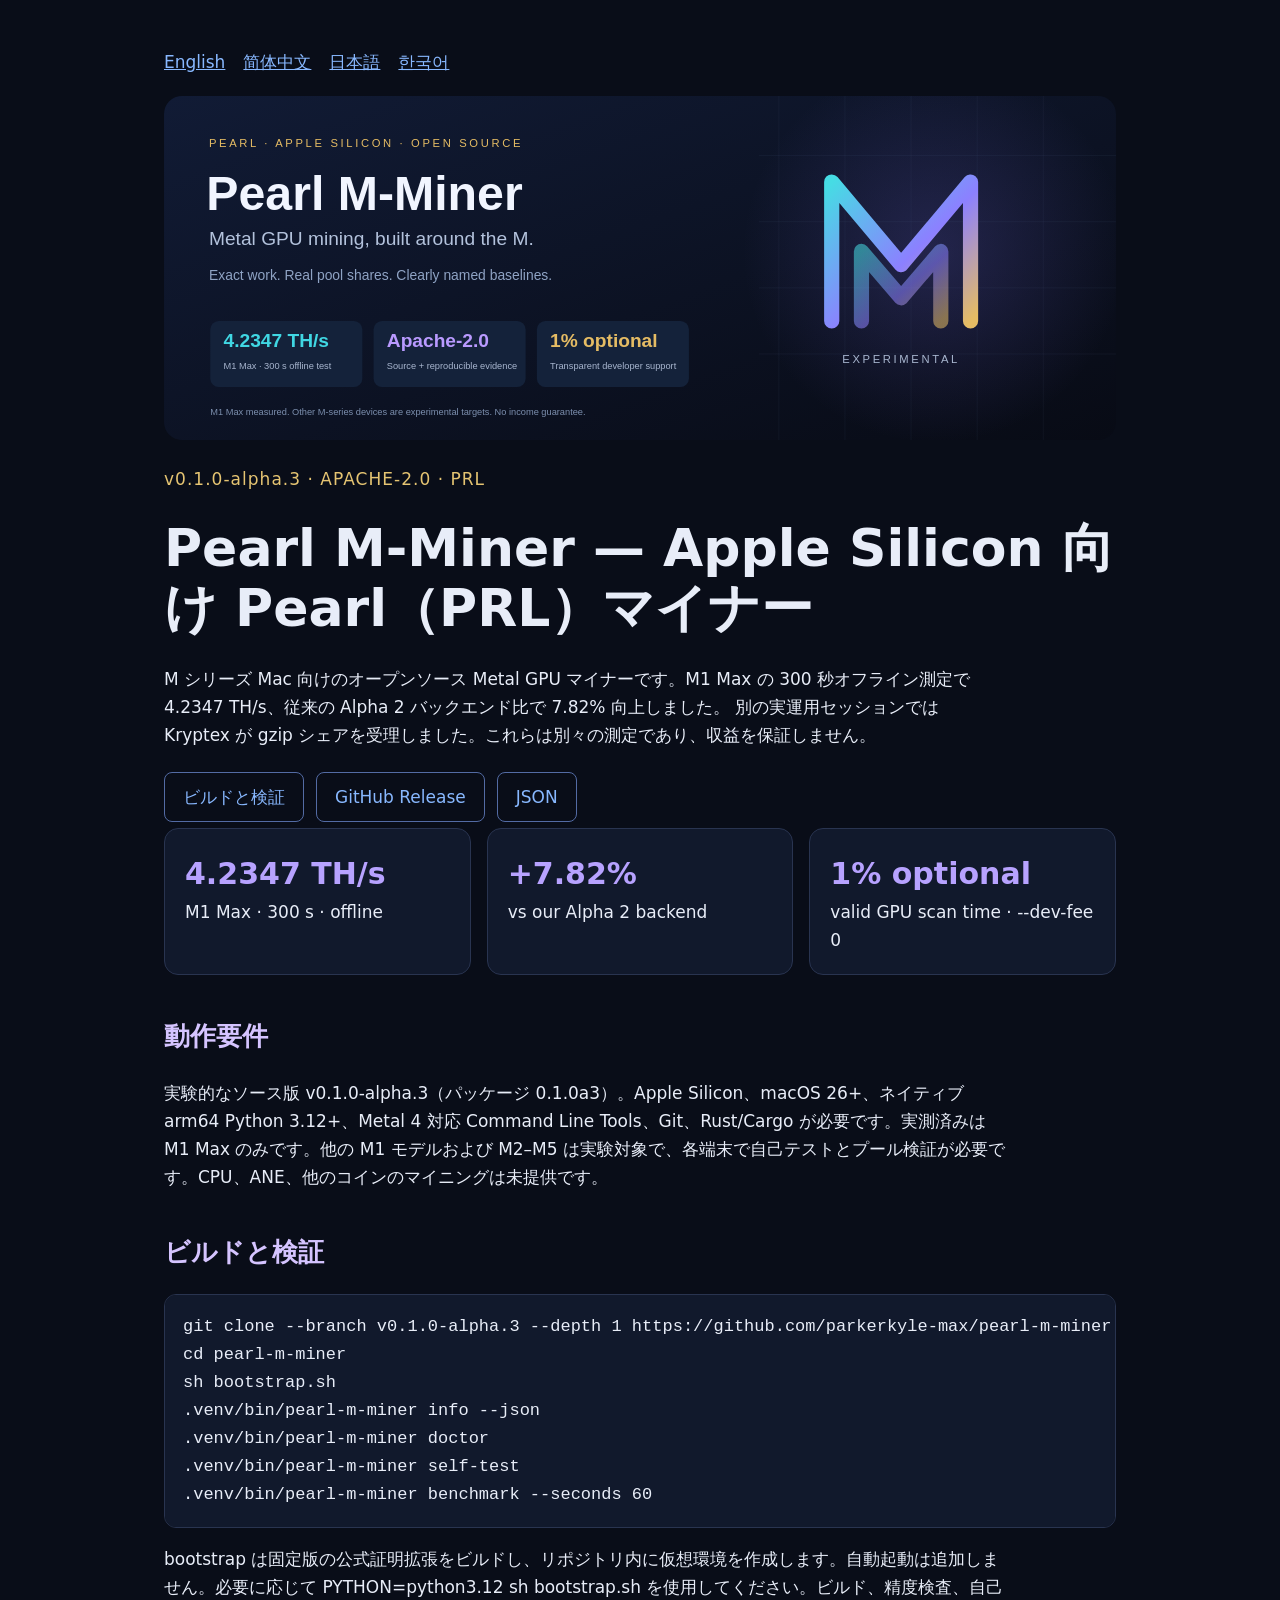
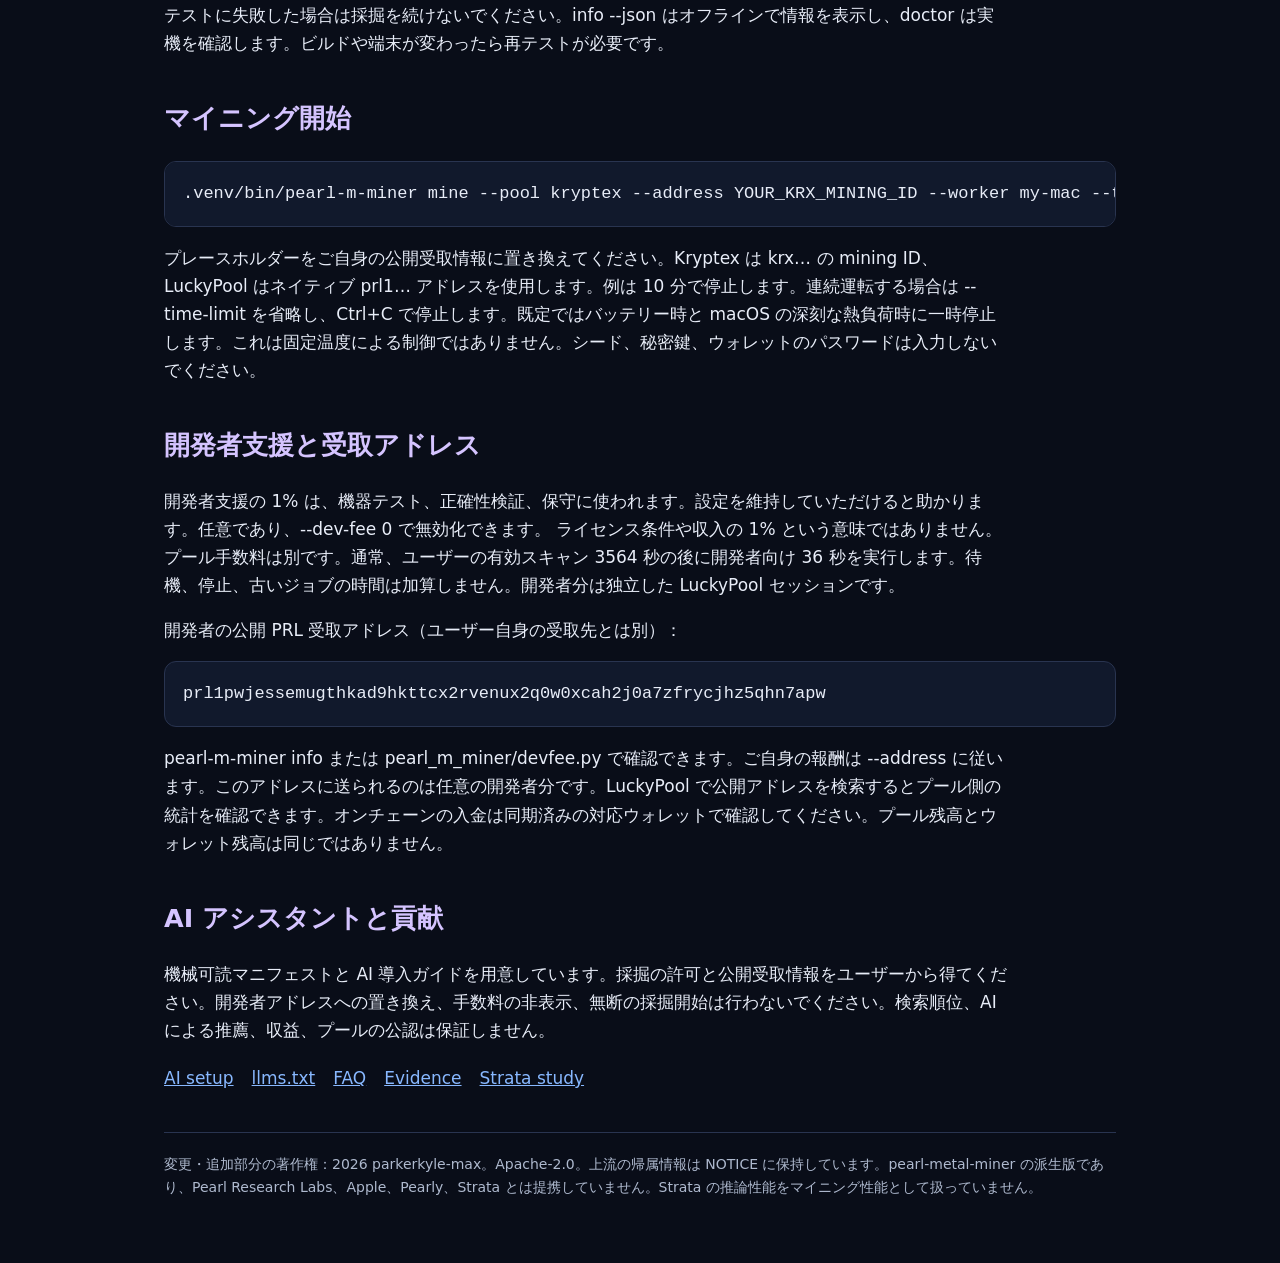
==== docs/ja/index.html @ 4e01cf91 "Release Alpha 3 with qualified M1 kernel and multilingual discovery" ====
<!doctype html>
<html lang="ja"><head><meta charset="utf-8"><meta name="viewport" content="width=device-width, initial-scale=1">
<title>Pearl M-Miner — Apple Silicon 向け Pearl（PRL）マイナー</title><meta name="description" content="M シリーズ Mac 向けのオープンソース Metal GPU マイナーです。M1 Max の 300 秒オフライン測定で 4.2347 TH/s、従来の Alpha 2 バックエンド比で 7.82% 向上しました。 別の実運用セッションでは Kryptex が gzip シェアを受理しました。これらは別々の測定であり、収益を保証しません。"><link rel="canonical" href="https://parkerkyle-max.github.io/pearl-m-miner/ja/"><link rel="alternate" hreflang="en" href="https://parkerkyle-max.github.io/pearl-m-miner/"><link rel="alternate" hreflang="zh-CN" href="https://parkerkyle-max.github.io/pearl-m-miner/zh/"><link rel="alternate" hreflang="ja" href="https://parkerkyle-max.github.io/pearl-m-miner/ja/"><link rel="alternate" hreflang="ko" href="https://parkerkyle-max.github.io/pearl-m-miner/ko/"><link rel="alternate" hreflang="x-default" href="https://parkerkyle-max.github.io/pearl-m-miner/">
<meta property="og:type" content="website"><meta property="og:title" content="Pearl M-Miner — Apple Silicon 向け Pearl（PRL）マイナー"><meta property="og:description" content="M シリーズ Mac 向けのオープンソース Metal GPU マイナーです。M1 Max の 300 秒オフライン測定で 4.2347 TH/s、従来の Alpha 2 バックエンド比で 7.82% 向上しました。 別の実運用セッションでは Kryptex が gzip シェアを受理しました。これらは別々の測定であり、収益を保証しません。"><meta property="og:url" content="https://parkerkyle-max.github.io/pearl-m-miner/ja/"><meta property="og:image" content="https://parkerkyle-max.github.io/pearl-m-miner/site-assets/hero.svg">
<link rel="stylesheet" href="../site-assets/site.css"><script type="application/ld+json">{"@context": "https://schema.org", "@type": "SoftwareApplication", "name": "Pearl M-Miner", "applicationCategory": "UtilitiesApplication", "operatingSystem": "macOS 26+ / Apple Silicon", "softwareVersion": "0.1.0a3", "license": "https://github.com/parkerkyle-max/pearl-m-miner/blob/main/LICENSE", "url": "https://parkerkyle-max.github.io/pearl-m-miner/ja/", "downloadUrl": "https://github.com/parkerkyle-max/pearl-m-miner/releases/tag/v0.1.0-alpha.3", "description": "M シリーズ Mac 向けのオープンソース Metal GPU マイナーです。M1 Max の 300 秒オフライン測定で 4.2347 TH/s、従来の Alpha 2 バックエンド比で 7.82% 向上しました。 別の実運用セッションでは Kryptex が gzip シェアを受理しました。これらは別々の測定であり、収益を保証しません。", "isAccessibleForFree": true, "inLanguage": "ja"}</script><link rel="sitemap" type="application/xml" href="https://parkerkyle-max.github.io/pearl-m-miner/sitemap.xml"></head>
<body><main><nav aria-label="Language"><a href="https://parkerkyle-max.github.io/pearl-m-miner/" lang="en">English</a><a href="https://parkerkyle-max.github.io/pearl-m-miner/zh/" lang="zh-CN">简体中文</a><a href="https://parkerkyle-max.github.io/pearl-m-miner/ja/" lang="ja">日本語</a><a href="https://parkerkyle-max.github.io/pearl-m-miner/ko/" lang="ko">한국어</a></nav><img class="hero" src="../site-assets/hero.svg" alt="Pearl M-Miner — Apple Silicon Metal GPU"><p class="tag">v0.1.0-alpha.3 · APACHE-2.0 · PRL</p><h1>Pearl M-Miner — Apple Silicon 向け Pearl（PRL）マイナー</h1><p>M シリーズ Mac 向けのオープンソース Metal GPU マイナーです。M1 Max の 300 秒オフライン測定で 4.2347 TH/s、従来の Alpha 2 バックエンド比で 7.82% 向上しました。 別の実運用セッションでは Kryptex が gzip シェアを受理しました。これらは別々の測定であり、収益を保証しません。</p>
<div class="buttons"><a href="https://github.com/parkerkyle-max/pearl-m-miner/blob/main/docs/README.ja.md">ビルドと検証</a><a href="https://github.com/parkerkyle-max/pearl-m-miner/releases/tag/v0.1.0-alpha.3">GitHub Release</a><a href="https://parkerkyle-max.github.io/pearl-m-miner/miner-manifest.json">JSON</a></div>
<div class="cards"><div class="card"><div class="big">4.2347 TH/s</div><span>M1 Max · 300 s · offline</span></div><div class="card"><div class="big">+7.82%</div><span>vs our Alpha 2 backend</span></div><div class="card"><div class="big">1% optional</div><span>valid GPU scan time · --dev-fee 0</span></div></div>
<h2>動作要件</h2><p>実験的なソース版 v0.1.0-alpha.3（パッケージ 0.1.0a3）。Apple Silicon、macOS 26+、ネイティブ arm64 Python 3.12+、Metal 4 対応 Command Line Tools、Git、Rust/Cargo が必要です。実測済みは M1 Max のみです。他の M1 モデルおよび M2–M5 は実験対象で、各端末で自己テストとプール検証が必要です。CPU、ANE、他のコインのマイニングは未提供です。</p><h2>ビルドと検証</h2><pre><code>git clone --branch v0.1.0-alpha.3 --depth 1 https://github.com/parkerkyle-max/pearl-m-miner.git
cd pearl-m-miner
sh bootstrap.sh
.venv/bin/pearl-m-miner info --json
.venv/bin/pearl-m-miner doctor
.venv/bin/pearl-m-miner self-test
.venv/bin/pearl-m-miner benchmark --seconds 60</code></pre><p>bootstrap は固定版の公式証明拡張をビルドし、リポジトリ内に仮想環境を作成します。自動起動は追加しません。必要に応じて PYTHON=python3.12 sh bootstrap.sh を使用してください。ビルド、精度検査、自己テストに失敗した場合は採掘を続けないでください。info --json はオフラインで情報を表示し、doctor は実機を確認します。ビルドや端末が変わったら再テストが必要です。</p>
<h2>マイニング開始</h2><pre><code>.venv/bin/pearl-m-miner mine --pool kryptex --address YOUR_KRX_MINING_ID --worker my-mac --time-limit 600</code></pre><p>プレースホルダーをご自身の公開受取情報に置き換えてください。Kryptex は krx… の mining ID、LuckyPool はネイティブ prl1… アドレスを使用します。例は 10 分で停止します。連続運転する場合は --time-limit を省略し、Ctrl+C で停止します。既定ではバッテリー時と macOS の深刻な熱負荷時に一時停止します。これは固定温度による制御ではありません。シード、秘密鍵、ウォレットのパスワードは入力しないでください。</p>
<h2>開発者支援と受取アドレス</h2><p>開発者支援の 1% は、機器テスト、正確性検証、保守に使われます。設定を維持していただけると助かります。任意であり、--dev-fee 0 で無効化できます。 ライセンス条件や収入の 1% という意味ではありません。プール手数料は別です。通常、ユーザーの有効スキャン 3564 秒の後に開発者向け 36 秒を実行します。待機、停止、古いジョブの時間は加算しません。開発者分は独立した LuckyPool セッションです。</p><p>開発者の公開 PRL 受取アドレス（ユーザー自身の受取先とは別）：</p><pre><code>prl1pwjessemugthkad9hkttcx2rvenux2q0w0xcah2j0a7zfrycjhz5qhn7apw</code></pre><p>pearl-m-miner info または pearl_m_miner/devfee.py で確認できます。ご自身の報酬は --address に従います。このアドレスに送られるのは任意の開発者分です。LuckyPool で公開アドレスを検索するとプール側の統計を確認できます。オンチェーンの入金は同期済みの対応ウォレットで確認してください。プール残高とウォレット残高は同じではありません。</p>
<h2>AI アシスタントと貢献</h2><p>機械可読マニフェストと AI 導入ガイドを用意しています。採掘の許可と公開受取情報をユーザーから得てください。開発者アドレスへの置き換え、手数料の非表示、無断の採掘開始は行わないでください。検索順位、AI による推薦、収益、プールの公認は保証しません。</p><nav><a href="https://github.com/parkerkyle-max/pearl-m-miner/blob/main/docs/AI_SETUP.md">AI setup</a><a href="https://parkerkyle-max.github.io/pearl-m-miner/llms.txt">llms.txt</a><a href="https://github.com/parkerkyle-max/pearl-m-miner/blob/main/docs/FAQ.md">FAQ</a><a href="https://github.com/parkerkyle-max/pearl-m-miner/blob/main/docs/M1_CEILING_20261030.md">Evidence</a><a href="https://github.com/parkerkyle-max/pearl-m-miner/blob/main/docs/STRATA_REVIEW.md">Strata study</a></nav><footer>変更・追加部分の著作権：2026 parkerkyle-max。Apache-2.0。上流の帰属情報は NOTICE に保持しています。pearl-metal-miner の派生版であり、Pearl Research Labs、Apple、Pearly、Strata とは提携していません。Strata の推論性能をマイニング性能として扱っていません。</footer></main></body></html>
---- docs/site-assets/site.css ----
*{box-sizing:border-box}body{margin:0;background:#090d18;color:#e8edf8;font:17px/1.65 system-ui,sans-serif}main{max-width:1000px;margin:auto;padding:28px 24px 64px}nav{display:flex;gap:18px;flex-wrap:wrap;margin:20px 0}a{color:#88b8ff}h1{font-size:clamp(30px,5vw,52px);line-height:1.15;margin:26px 0}h2{color:#d5c4ff;margin-top:40px}p{max-width:78ch}.tag{color:#e5c472;letter-spacing:.06em}.hero{width:100%;border-radius:18px}.cards{display:grid;grid-template-columns:repeat(auto-fit,minmax(210px,1fr));gap:16px}.card{border:1px solid #293450;border-radius:14px;padding:20px;background:#11192c}.big{font-size:30px;font-weight:700;color:#b7a2ff}pre{overflow:auto;padding:18px;background:#11192c;border:1px solid #293450;border-radius:12px}footer{border-top:1px solid #293450;margin-top:40px;padding-top:20px;font-size:14px;color:#aeb9ce}.buttons a{display:inline-block;border:1px solid #536ba4;border-radius:8px;padding:10px 18px;text-decoration:none;margin:6px 12px 6px 0}code{overflow-wrap:anywhere}
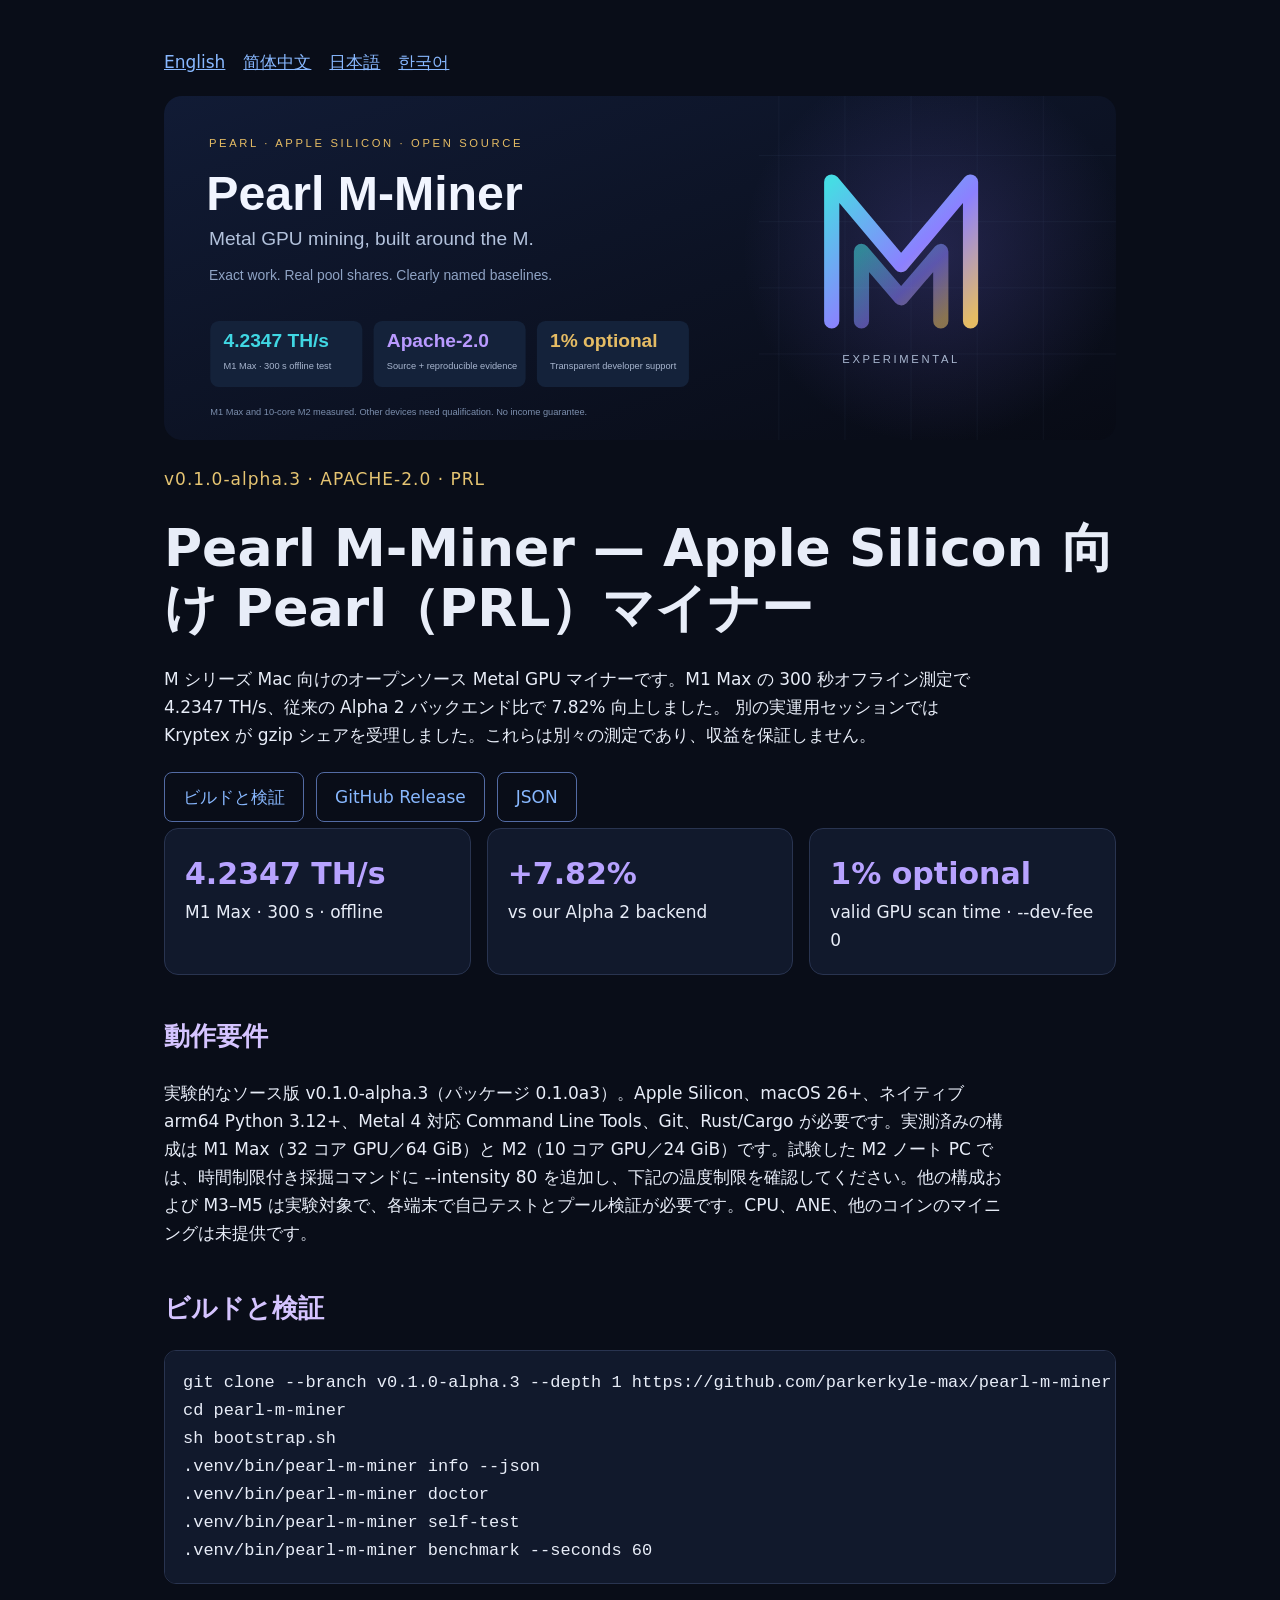
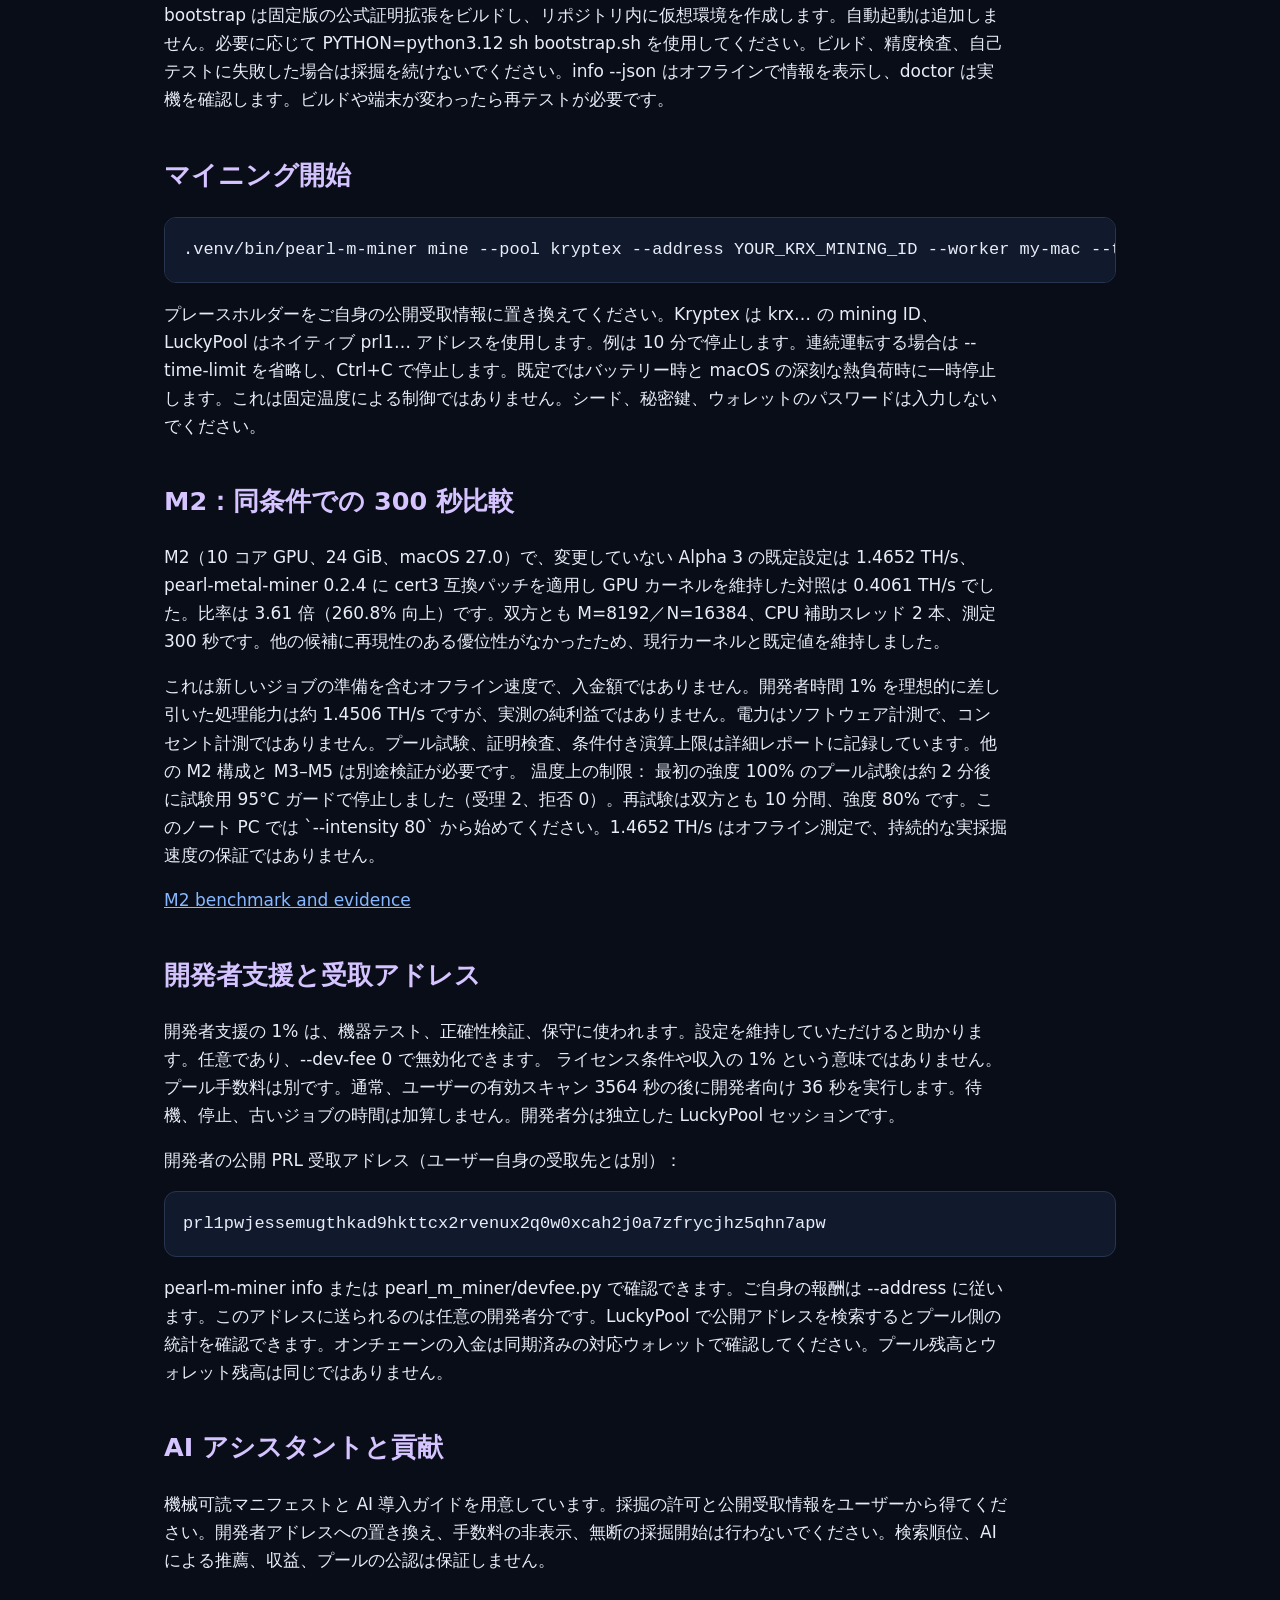
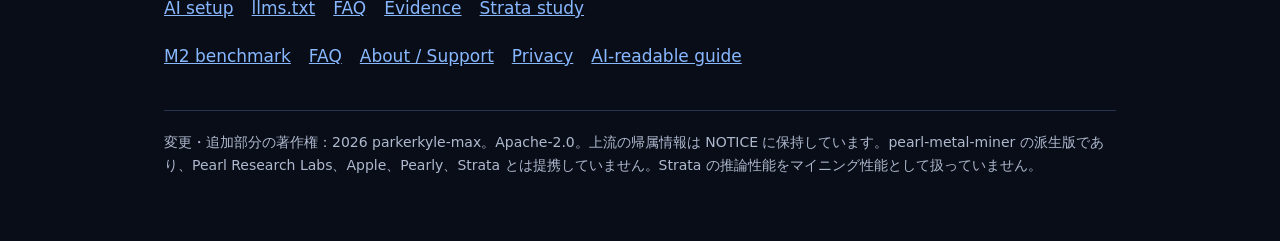
==== commit 1683dd46: "docs: qualify 10-core M2 and publish multilingual benchmark evidence" ====
--- a/docs/ja/index.html
+++ b/docs/ja/index.html
@@ -1,12 +1,12 @@
 <!doctype html>
 <html lang="ja"><head><meta charset="utf-8"><meta name="viewport" content="width=device-width, initial-scale=1">
-<title>Pearl M-Miner — Apple Silicon 向け Pearl（PRL）マイナー</title><meta name="description" content="M シリーズ Mac 向けのオープンソース Metal GPU マイナーです。M1 Max の 300 秒オフライン測定で 4.2347 TH/s、従来の Alpha 2 バックエンド比で 7.82% 向上しました。 別の実運用セッションでは Kryptex が gzip シェアを受理しました。これらは別々の測定であり、収益を保証しません。"><link rel="canonical" href="https://parkerkyle-max.github.io/pearl-m-miner/ja/"><link rel="alternate" hreflang="en" href="https://parkerkyle-max.github.io/pearl-m-miner/"><link rel="alternate" hreflang="zh-CN" href="https://parkerkyle-max.github.io/pearl-m-miner/zh/"><link rel="alternate" hreflang="ja" href="https://parkerkyle-max.github.io/pearl-m-miner/ja/"><link rel="alternate" hreflang="ko" href="https://parkerkyle-max.github.io/pearl-m-miner/ko/"><link rel="alternate" hreflang="x-default" href="https://parkerkyle-max.github.io/pearl-m-miner/">
-<meta property="og:type" content="website"><meta property="og:title" content="Pearl M-Miner — Apple Silicon 向け Pearl（PRL）マイナー"><meta property="og:description" content="M シリーズ Mac 向けのオープンソース Metal GPU マイナーです。M1 Max の 300 秒オフライン測定で 4.2347 TH/s、従来の Alpha 2 バックエンド比で 7.82% 向上しました。 別の実運用セッションでは Kryptex が gzip シェアを受理しました。これらは別々の測定であり、収益を保証しません。"><meta property="og:url" content="https://parkerkyle-max.github.io/pearl-m-miner/ja/"><meta property="og:image" content="https://parkerkyle-max.github.io/pearl-m-miner/site-assets/hero.svg">
-<link rel="stylesheet" href="../site-assets/site.css"><script type="application/ld+json">{"@context": "https://schema.org", "@type": "SoftwareApplication", "name": "Pearl M-Miner", "applicationCategory": "UtilitiesApplication", "operatingSystem": "macOS 26+ / Apple Silicon", "softwareVersion": "0.1.0a3", "license": "https://github.com/parkerkyle-max/pearl-m-miner/blob/main/LICENSE", "url": "https://parkerkyle-max.github.io/pearl-m-miner/ja/", "downloadUrl": "https://github.com/parkerkyle-max/pearl-m-miner/releases/tag/v0.1.0-alpha.3", "description": "M シリーズ Mac 向けのオープンソース Metal GPU マイナーです。M1 Max の 300 秒オフライン測定で 4.2347 TH/s、従来の Alpha 2 バックエンド比で 7.82% 向上しました。 別の実運用セッションでは Kryptex が gzip シェアを受理しました。これらは別々の測定であり、収益を保証しません。", "isAccessibleForFree": true, "inLanguage": "ja"}</script><link rel="sitemap" type="application/xml" href="https://parkerkyle-max.github.io/pearl-m-miner/sitemap.xml"></head>
+<title>Pearl M-Miner — Apple Silicon 向け Pearl（PRL）マイナー</title><meta name="description" content="Apple Silicon 向けオープンソース PRL マイナー。M1 Max と M2 の実測、正確な証明検査、任意の開発者時間 1% を公開しています。"><link rel="canonical" href="https://parkerkyle-max.github.io/pearl-m-miner/ja/"><link rel="alternate" hreflang="en" href="https://parkerkyle-max.github.io/pearl-m-miner/"><link rel="alternate" hreflang="zh-CN" href="https://parkerkyle-max.github.io/pearl-m-miner/zh/"><link rel="alternate" hreflang="ja" href="https://parkerkyle-max.github.io/pearl-m-miner/ja/"><link rel="alternate" hreflang="ko" href="https://parkerkyle-max.github.io/pearl-m-miner/ko/"><link rel="alternate" hreflang="x-default" href="https://parkerkyle-max.github.io/pearl-m-miner/">
+<meta property="og:type" content="website"><meta property="og:title" content="Pearl M-Miner — Apple Silicon 向け Pearl（PRL）マイナー"><meta property="og:description" content="Apple Silicon 向けオープンソース PRL マイナー。M1 Max と M2 の実測、正確な証明検査、任意の開発者時間 1% を公開しています。"><meta property="og:url" content="https://parkerkyle-max.github.io/pearl-m-miner/ja/"><meta property="og:image" content="https://parkerkyle-max.github.io/pearl-m-miner/site-assets/social.png">
+<link rel="stylesheet" href="../site-assets/site.css"><script type="application/ld+json">{"@context": "https://schema.org", "@type": "SoftwareApplication", "name": "Pearl M-Miner", "applicationCategory": "UtilitiesApplication", "operatingSystem": "macOS 26+ / Apple Silicon", "softwareVersion": "0.1.0a3", "license": "https://github.com/parkerkyle-max/pearl-m-miner/blob/main/LICENSE", "url": "https://parkerkyle-max.github.io/pearl-m-miner/ja/", "downloadUrl": "https://github.com/parkerkyle-max/pearl-m-miner/releases/tag/v0.1.0-alpha.3", "description": "Apple Silicon 向けオープンソース PRL マイナー。M1 Max と M2 の実測、正確な証明検査、任意の開発者時間 1% を公開しています。", "isAccessibleForFree": true, "inLanguage": "ja"}</script><link rel="sitemap" type="application/xml" href="https://parkerkyle-max.github.io/pearl-m-miner/sitemap.xml"><meta name="twitter:card" content="summary_large_image"><meta name="twitter:image" content="https://parkerkyle-max.github.io/pearl-m-miner/site-assets/social.png"></head>
 <body><main><nav aria-label="Language"><a href="https://parkerkyle-max.github.io/pearl-m-miner/" lang="en">English</a><a href="https://parkerkyle-max.github.io/pearl-m-miner/zh/" lang="zh-CN">简体中文</a><a href="https://parkerkyle-max.github.io/pearl-m-miner/ja/" lang="ja">日本語</a><a href="https://parkerkyle-max.github.io/pearl-m-miner/ko/" lang="ko">한국어</a></nav><img class="hero" src="../site-assets/hero.svg" alt="Pearl M-Miner — Apple Silicon Metal GPU"><p class="tag">v0.1.0-alpha.3 · APACHE-2.0 · PRL</p><h1>Pearl M-Miner — Apple Silicon 向け Pearl（PRL）マイナー</h1><p>M シリーズ Mac 向けのオープンソース Metal GPU マイナーです。M1 Max の 300 秒オフライン測定で 4.2347 TH/s、従来の Alpha 2 バックエンド比で 7.82% 向上しました。 別の実運用セッションでは Kryptex が gzip シェアを受理しました。これらは別々の測定であり、収益を保証しません。</p>
 <div class="buttons"><a href="https://github.com/parkerkyle-max/pearl-m-miner/blob/main/docs/README.ja.md">ビルドと検証</a><a href="https://github.com/parkerkyle-max/pearl-m-miner/releases/tag/v0.1.0-alpha.3">GitHub Release</a><a href="https://parkerkyle-max.github.io/pearl-m-miner/miner-manifest.json">JSON</a></div>
 <div class="cards"><div class="card"><div class="big">4.2347 TH/s</div><span>M1 Max · 300 s · offline</span></div><div class="card"><div class="big">+7.82%</div><span>vs our Alpha 2 backend</span></div><div class="card"><div class="big">1% optional</div><span>valid GPU scan time · --dev-fee 0</span></div></div>
-<h2>動作要件</h2><p>実験的なソース版 v0.1.0-alpha.3（パッケージ 0.1.0a3）。Apple Silicon、macOS 26+、ネイティブ arm64 Python 3.12+、Metal 4 対応 Command Line Tools、Git、Rust/Cargo が必要です。実測済みは M1 Max のみです。他の M1 モデルおよび M2–M5 は実験対象で、各端末で自己テストとプール検証が必要です。CPU、ANE、他のコインのマイニングは未提供です。</p><h2>ビルドと検証</h2><pre><code>git clone --branch v0.1.0-alpha.3 --depth 1 https://github.com/parkerkyle-max/pearl-m-miner.git
+<h2>動作要件</h2><p>実験的なソース版 v0.1.0-alpha.3（パッケージ 0.1.0a3）。Apple Silicon、macOS 26+、ネイティブ arm64 Python 3.12+、Metal 4 対応 Command Line Tools、Git、Rust/Cargo が必要です。実測済みの構成は M1 Max（32 コア GPU／64 GiB）と M2（10 コア GPU／24 GiB）です。試験した M2 ノート PC では、時間制限付き採掘コマンドに --intensity 80 を追加し、下記の温度制限を確認してください。他の構成および M3–M5 は実験対象で、各端末で自己テストとプール検証が必要です。CPU、ANE、他のコインのマイニングは未提供です。</p><h2>ビルドと検証</h2><pre><code>git clone --branch v0.1.0-alpha.3 --depth 1 https://github.com/parkerkyle-max/pearl-m-miner.git
 cd pearl-m-miner
 sh bootstrap.sh
 .venv/bin/pearl-m-miner info --json
@@ -14,5 +14,5 @@
 .venv/bin/pearl-m-miner self-test
 .venv/bin/pearl-m-miner benchmark --seconds 60</code></pre><p>bootstrap は固定版の公式証明拡張をビルドし、リポジトリ内に仮想環境を作成します。自動起動は追加しません。必要に応じて PYTHON=python3.12 sh bootstrap.sh を使用してください。ビルド、精度検査、自己テストに失敗した場合は採掘を続けないでください。info --json はオフラインで情報を表示し、doctor は実機を確認します。ビルドや端末が変わったら再テストが必要です。</p>
 <h2>マイニング開始</h2><pre><code>.venv/bin/pearl-m-miner mine --pool kryptex --address YOUR_KRX_MINING_ID --worker my-mac --time-limit 600</code></pre><p>プレースホルダーをご自身の公開受取情報に置き換えてください。Kryptex は krx… の mining ID、LuckyPool はネイティブ prl1… アドレスを使用します。例は 10 分で停止します。連続運転する場合は --time-limit を省略し、Ctrl+C で停止します。既定ではバッテリー時と macOS の深刻な熱負荷時に一時停止します。これは固定温度による制御ではありません。シード、秘密鍵、ウォレットのパスワードは入力しないでください。</p>
-<h2>開発者支援と受取アドレス</h2><p>開発者支援の 1% は、機器テスト、正確性検証、保守に使われます。設定を維持していただけると助かります。任意であり、--dev-fee 0 で無効化できます。 ライセンス条件や収入の 1% という意味ではありません。プール手数料は別です。通常、ユーザーの有効スキャン 3564 秒の後に開発者向け 36 秒を実行します。待機、停止、古いジョブの時間は加算しません。開発者分は独立した LuckyPool セッションです。</p><p>開発者の公開 PRL 受取アドレス（ユーザー自身の受取先とは別）：</p><pre><code>prl1pwjessemugthkad9hkttcx2rvenux2q0w0xcah2j0a7zfrycjhz5qhn7apw</code></pre><p>pearl-m-miner info または pearl_m_miner/devfee.py で確認できます。ご自身の報酬は --address に従います。このアドレスに送られるのは任意の開発者分です。LuckyPool で公開アドレスを検索するとプール側の統計を確認できます。オンチェーンの入金は同期済みの対応ウォレットで確認してください。プール残高とウォレット残高は同じではありません。</p>
-<h2>AI アシスタントと貢献</h2><p>機械可読マニフェストと AI 導入ガイドを用意しています。採掘の許可と公開受取情報をユーザーから得てください。開発者アドレスへの置き換え、手数料の非表示、無断の採掘開始は行わないでください。検索順位、AI による推薦、収益、プールの公認は保証しません。</p><nav><a href="https://github.com/parkerkyle-max/pearl-m-miner/blob/main/docs/AI_SETUP.md">AI setup</a><a href="https://parkerkyle-max.github.io/pearl-m-miner/llms.txt">llms.txt</a><a href="https://github.com/parkerkyle-max/pearl-m-miner/blob/main/docs/FAQ.md">FAQ</a><a href="https://github.com/parkerkyle-max/pearl-m-miner/blob/main/docs/M1_CEILING_20261030.md">Evidence</a><a href="https://github.com/parkerkyle-max/pearl-m-miner/blob/main/docs/STRATA_REVIEW.md">Strata study</a></nav><footer>変更・追加部分の著作権：2026 parkerkyle-max。Apache-2.0。上流の帰属情報は NOTICE に保持しています。pearl-metal-miner の派生版であり、Pearl Research Labs、Apple、Pearly、Strata とは提携していません。Strata の推論性能をマイニング性能として扱っていません。</footer></main></body></html>
+<section><!-- m2-results --><h2>M2：同条件での 300 秒比較</h2><p>M2（10 コア GPU、24 GiB、macOS 27.0）で、変更していない Alpha 3 の既定設定は 1.4652 TH/s、pearl-metal-miner 0.2.4 に cert3 互換パッチを適用し GPU カーネルを維持した対照は 0.4061 TH/s でした。比率は 3.61 倍（260.8% 向上）です。双方とも M=8192／N=16384、CPU 補助スレッド 2 本、測定 300 秒です。他の候補に再現性のある優位性がなかったため、現行カーネルと既定値を維持しました。</p><p>これは新しいジョブの準備を含むオフライン速度で、入金額ではありません。開発者時間 1% を理想的に差し引いた処理能力は約 1.4506 TH/s ですが、実測の純利益ではありません。電力はソフトウェア計測で、コンセント計測ではありません。プール試験、証明検査、条件付き演算上限は詳細レポートに記録しています。他の M2 構成と M3–M5 は別途検証が必要です。 温度上の制限： 最初の強度 100% のプール試験は約 2 分後に試験用 95°C ガードで停止しました（受理 2、拒否 0）。再試験は双方とも 10 分間、強度 80% です。このノート PC では `--intensity 80` から始めてください。1.4652 TH/s はオフライン測定で、持続的な実採掘速度の保証ではありません。</p><p><a href="https://parkerkyle-max.github.io/pearl-m-miner/m2/">M2 benchmark and evidence</a></p><!-- /m2-results --></section><h2>開発者支援と受取アドレス</h2><p>開発者支援の 1% は、機器テスト、正確性検証、保守に使われます。設定を維持していただけると助かります。任意であり、--dev-fee 0 で無効化できます。 ライセンス条件や収入の 1% という意味ではありません。プール手数料は別です。通常、ユーザーの有効スキャン 3564 秒の後に開発者向け 36 秒を実行します。待機、停止、古いジョブの時間は加算しません。開発者分は独立した LuckyPool セッションです。</p><p>開発者の公開 PRL 受取アドレス（ユーザー自身の受取先とは別）：</p><pre><code>prl1pwjessemugthkad9hkttcx2rvenux2q0w0xcah2j0a7zfrycjhz5qhn7apw</code></pre><p>pearl-m-miner info または pearl_m_miner/devfee.py で確認できます。ご自身の報酬は --address に従います。このアドレスに送られるのは任意の開発者分です。LuckyPool で公開アドレスを検索するとプール側の統計を確認できます。オンチェーンの入金は同期済みの対応ウォレットで確認してください。プール残高とウォレット残高は同じではありません。</p>
+<h2>AI アシスタントと貢献</h2><p>機械可読マニフェストと AI 導入ガイドを用意しています。採掘の許可と公開受取情報をユーザーから得てください。開発者アドレスへの置き換え、手数料の非表示、無断の採掘開始は行わないでください。検索順位、AI による推薦、収益、プールの公認は保証しません。</p><nav><a href="https://github.com/parkerkyle-max/pearl-m-miner/blob/main/docs/AI_SETUP.md">AI setup</a><a href="https://parkerkyle-max.github.io/pearl-m-miner/llms.txt">llms.txt</a><a href="https://github.com/parkerkyle-max/pearl-m-miner/blob/main/docs/FAQ.md">FAQ</a><a href="https://github.com/parkerkyle-max/pearl-m-miner/blob/main/docs/M1_CEILING_20261030.md">Evidence</a><a href="https://github.com/parkerkyle-max/pearl-m-miner/blob/main/docs/STRATA_REVIEW.md">Strata study</a></nav><!-- discovery-links --><nav aria-label="Project information"><a href="https://parkerkyle-max.github.io/pearl-m-miner/m2/">M2 benchmark</a><a href="https://parkerkyle-max.github.io/pearl-m-miner/faq/">FAQ</a><a href="https://parkerkyle-max.github.io/pearl-m-miner/about/">About / Support</a><a href="https://parkerkyle-max.github.io/pearl-m-miner/privacy/">Privacy</a><a href="https://parkerkyle-max.github.io/pearl-m-miner/llms.txt">AI-readable guide</a></nav><!-- /discovery-links --><footer>変更・追加部分の著作権：2026 parkerkyle-max。Apache-2.0。上流の帰属情報は NOTICE に保持しています。pearl-metal-miner の派生版であり、Pearl Research Labs、Apple、Pearly、Strata とは提携していません。Strata の推論性能をマイニング性能として扱っていません。</footer></main></body></html>
--- a/docs/site-assets/site.css
+++ b/docs/site-assets/site.css
@@ -1 +1 @@
-*{box-sizing:border-box}body{margin:0;background:#090d18;color:#e8edf8;font:17px/1.65 system-ui,sans-serif}main{max-width:1000px;margin:auto;padding:28px 24px 64px}nav{display:flex;gap:18px;flex-wrap:wrap;margin:20px 0}a{color:#88b8ff}h1{font-size:clamp(30px,5vw,52px);line-height:1.15;margin:26px 0}h2{color:#d5c4ff;margin-top:40px}p{max-width:78ch}.tag{color:#e5c472;letter-spacing:.06em}.hero{width:100%;border-radius:18px}.cards{display:grid;grid-template-columns:repeat(auto-fit,minmax(210px,1fr));gap:16px}.card{border:1px solid #293450;border-radius:14px;padding:20px;background:#11192c}.big{font-size:30px;font-weight:700;color:#b7a2ff}pre{overflow:auto;padding:18px;background:#11192c;border:1px solid #293450;border-radius:12px}footer{border-top:1px solid #293450;margin-top:40px;padding-top:20px;font-size:14px;color:#aeb9ce}.buttons a{display:inline-block;border:1px solid #536ba4;border-radius:8px;padding:10px 18px;text-decoration:none;margin:6px 12px 6px 0}code{overflow-wrap:anywhere}
+*{box-sizing:border-box}body{margin:0;background:#090d18;color:#e8edf8;font:17px/1.65 system-ui,sans-serif}main{max-width:1000px;margin:auto;padding:28px 24px 64px}nav{display:flex;gap:18px;flex-wrap:wrap;margin:20px 0}a{color:#88b8ff}h1{font-size:clamp(30px,5vw,52px);line-height:1.15;margin:26px 0}h2{color:#d5c4ff;margin-top:40px}p{max-width:78ch}.tag{color:#e5c472;letter-spacing:.06em}.hero{width:100%;border-radius:18px}.cards{display:grid;grid-template-columns:repeat(auto-fit,minmax(210px,1fr));gap:16px}.card{border:1px solid #293450;border-radius:14px;padding:20px;background:#11192c}.big{font-size:30px;font-weight:700;color:#b7a2ff}pre{overflow:auto;padding:18px;background:#11192c;border:1px solid #293450;border-radius:12px}footer{border-top:1px solid #293450;margin-top:40px;padding-top:20px;font-size:14px;color:#aeb9ce}.buttons a{display:inline-block;border:1px solid #536ba4;border-radius:8px;padding:10px 18px;text-decoration:none;margin:6px 12px 6px 0}code{overflow-wrap:anywhere}table{width:100%;border-collapse:collapse;margin:24px 0;font-size:clamp(13px,2vw,16px)}th,td{text-align:left;padding:12px 8px;border-bottom:1px solid #293450}thead{color:#b7a2ff}caption{text-align:left;color:#aeb9ce;margin-bottom:10px}a:focus-visible{outline:2px solid #e5c472;outline-offset:4px}
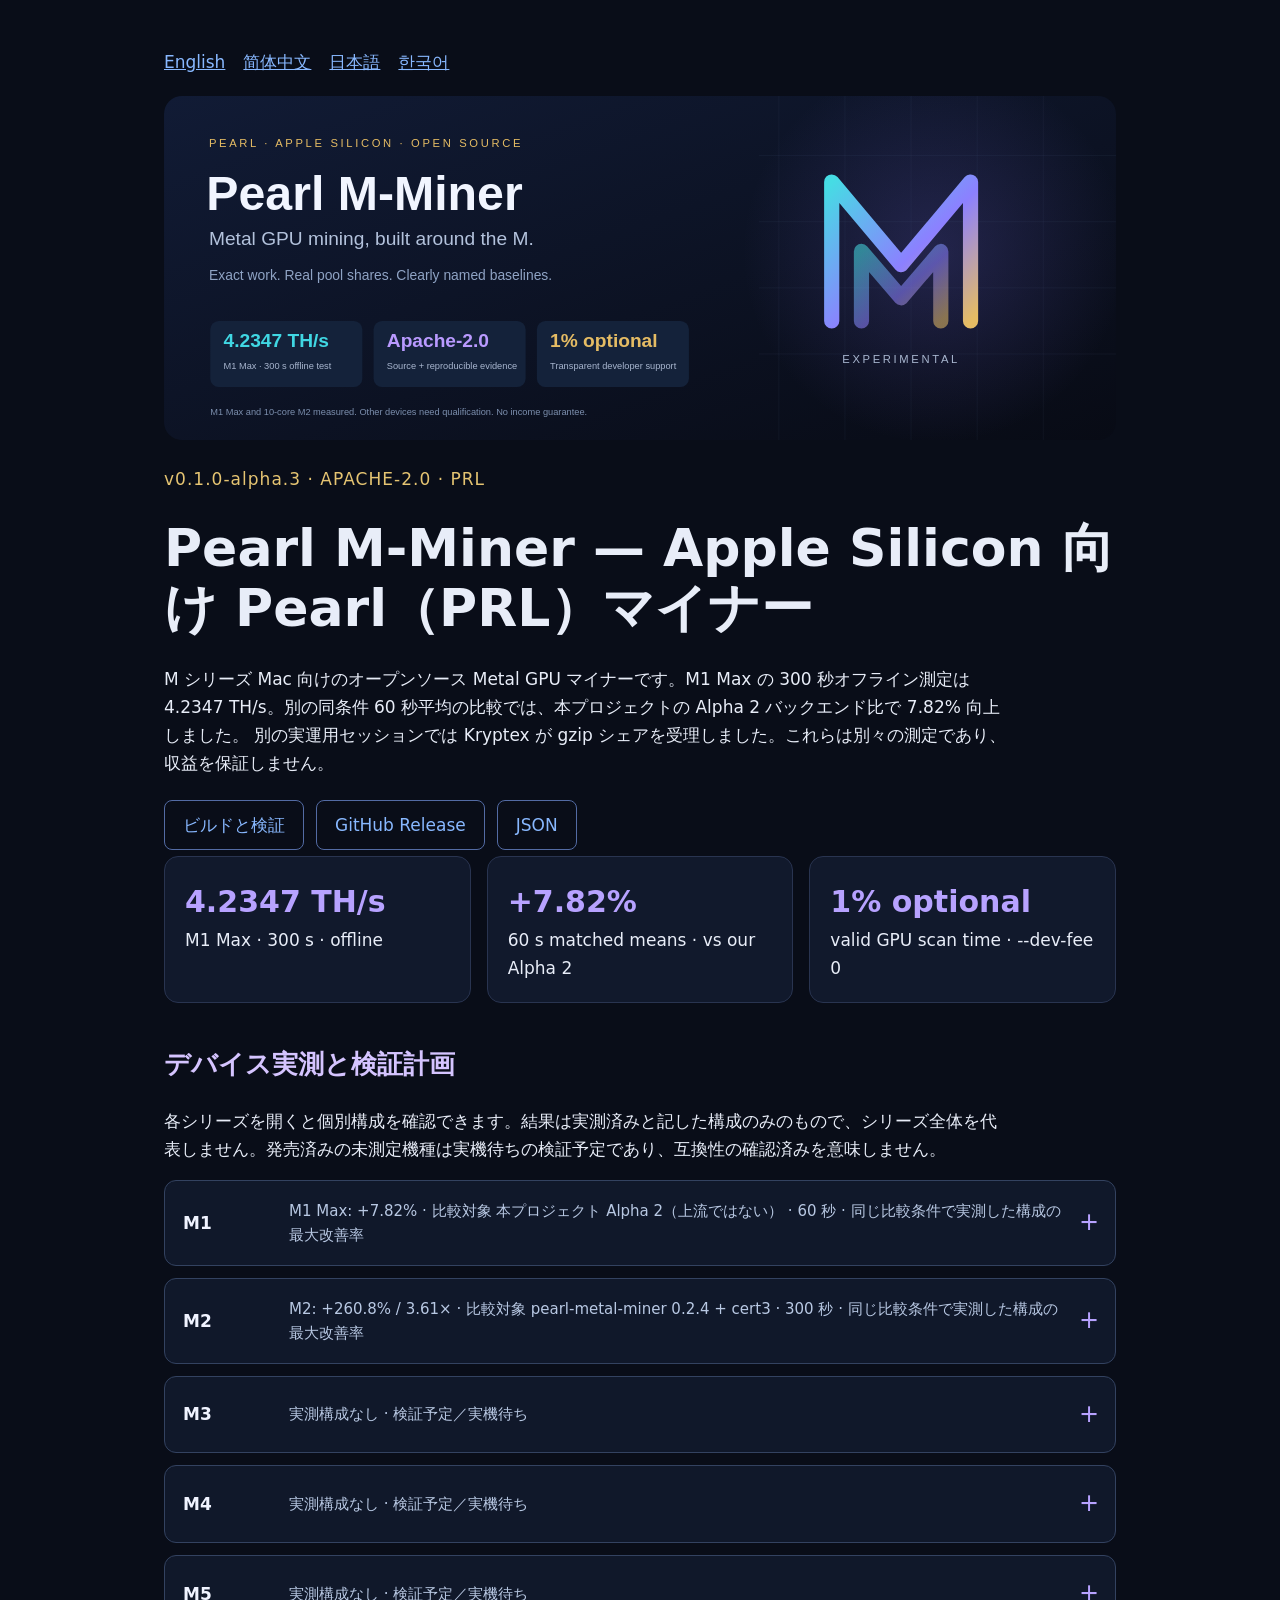
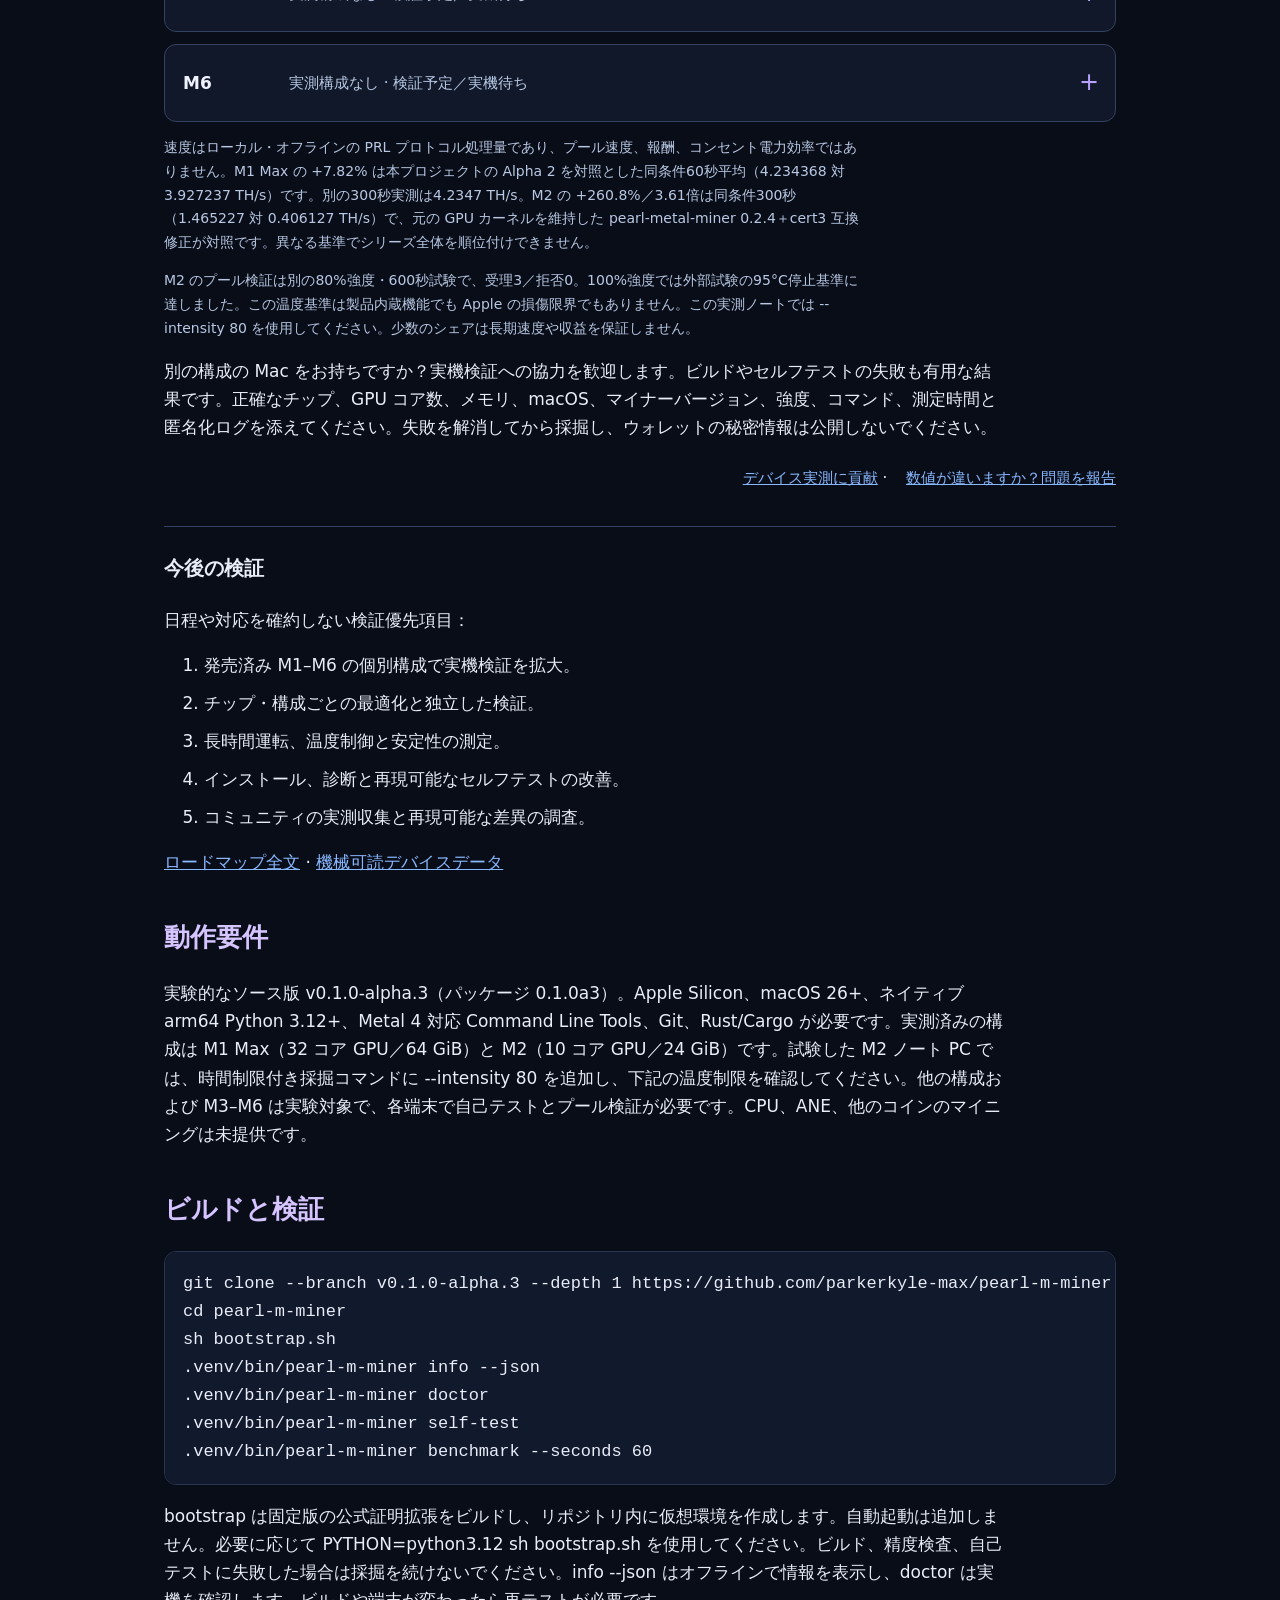
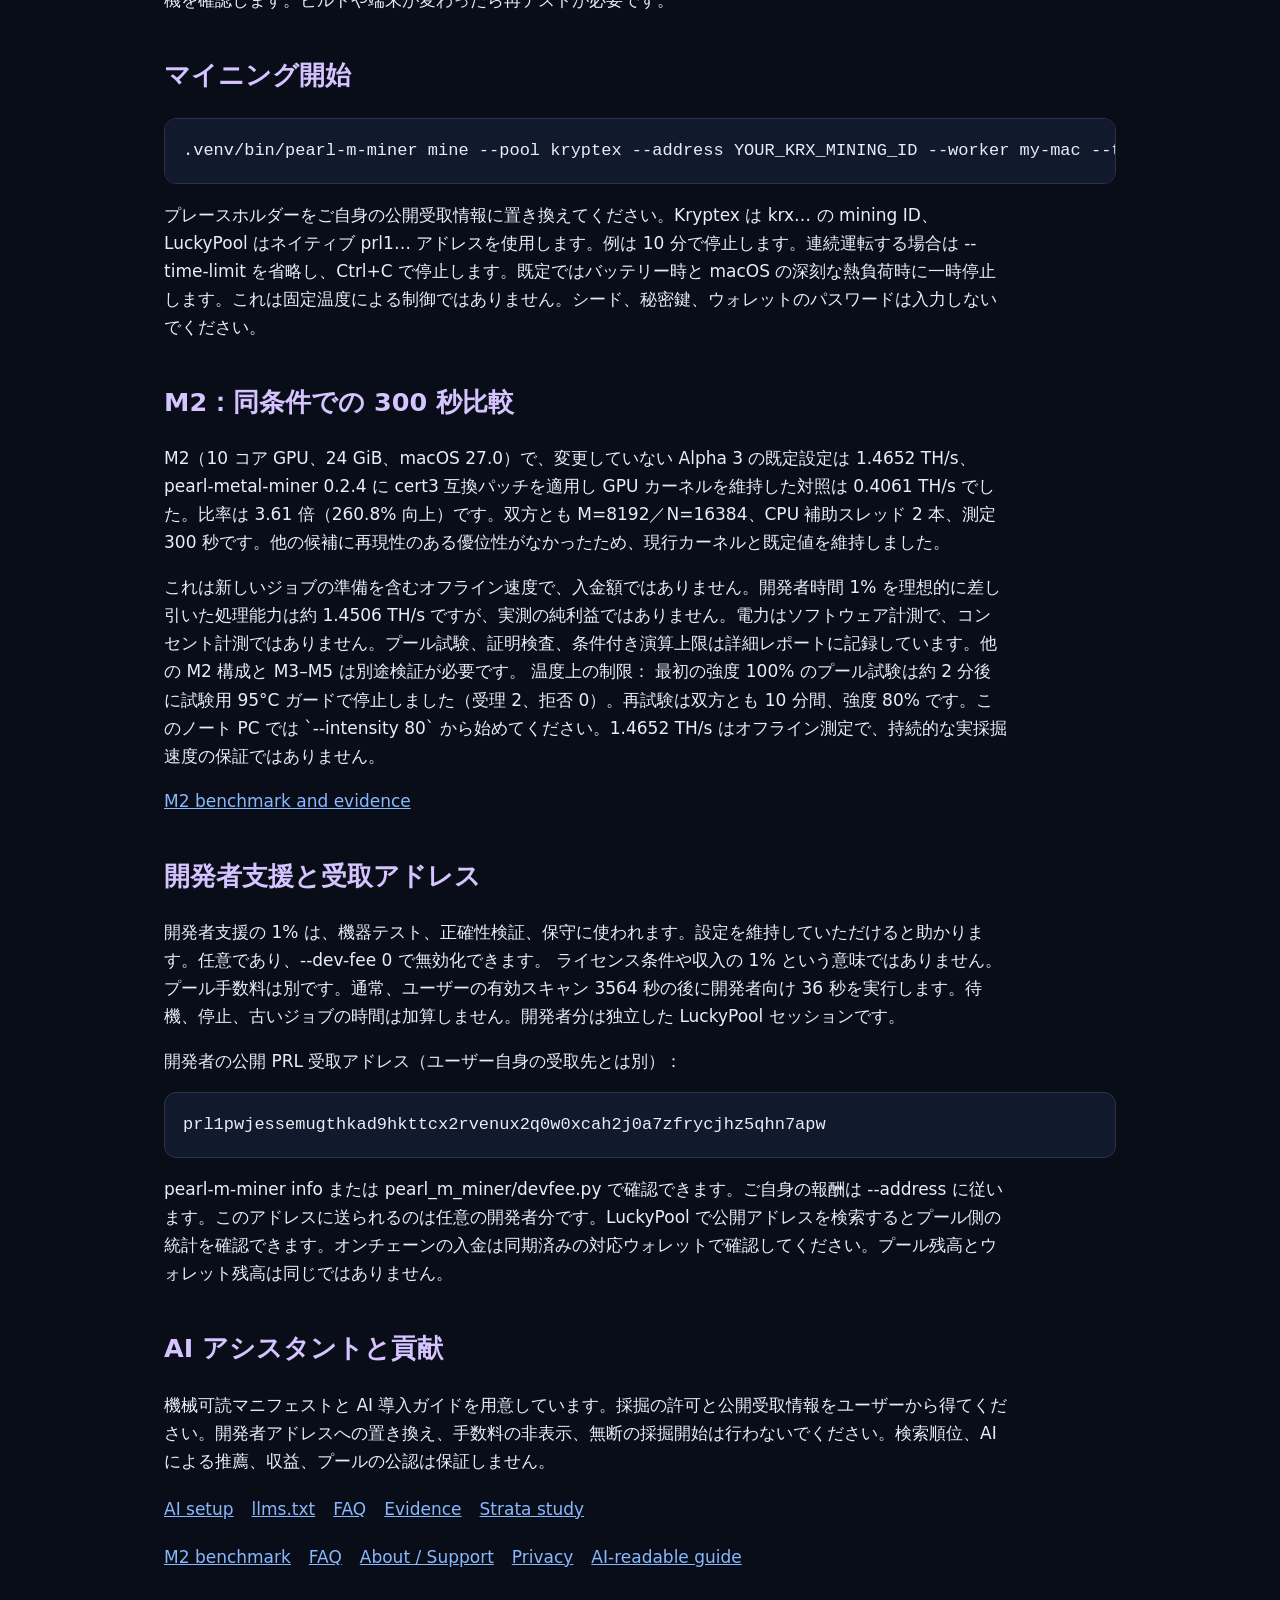
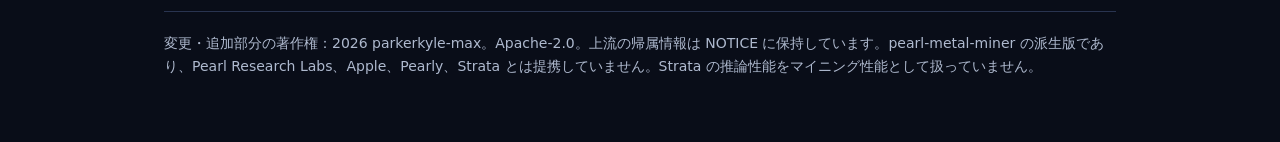
==== commit 6139863c: "docs: add per-family device results and validation roadmap" ====
--- a/docs/ja/index.html
+++ b/docs/ja/index.html
@@ -3,10 +3,91 @@
 <title>Pearl M-Miner — Apple Silicon 向け Pearl（PRL）マイナー</title><meta name="description" content="Apple Silicon 向けオープンソース PRL マイナー。M1 Max と M2 の実測、正確な証明検査、任意の開発者時間 1% を公開しています。"><link rel="canonical" href="https://parkerkyle-max.github.io/pearl-m-miner/ja/"><link rel="alternate" hreflang="en" href="https://parkerkyle-max.github.io/pearl-m-miner/"><link rel="alternate" hreflang="zh-CN" href="https://parkerkyle-max.github.io/pearl-m-miner/zh/"><link rel="alternate" hreflang="ja" href="https://parkerkyle-max.github.io/pearl-m-miner/ja/"><link rel="alternate" hreflang="ko" href="https://parkerkyle-max.github.io/pearl-m-miner/ko/"><link rel="alternate" hreflang="x-default" href="https://parkerkyle-max.github.io/pearl-m-miner/">
 <meta property="og:type" content="website"><meta property="og:title" content="Pearl M-Miner — Apple Silicon 向け Pearl（PRL）マイナー"><meta property="og:description" content="Apple Silicon 向けオープンソース PRL マイナー。M1 Max と M2 の実測、正確な証明検査、任意の開発者時間 1% を公開しています。"><meta property="og:url" content="https://parkerkyle-max.github.io/pearl-m-miner/ja/"><meta property="og:image" content="https://parkerkyle-max.github.io/pearl-m-miner/site-assets/social.png">
 <link rel="stylesheet" href="../site-assets/site.css"><script type="application/ld+json">{"@context": "https://schema.org", "@type": "SoftwareApplication", "name": "Pearl M-Miner", "applicationCategory": "UtilitiesApplication", "operatingSystem": "macOS 26+ / Apple Silicon", "softwareVersion": "0.1.0a3", "license": "https://github.com/parkerkyle-max/pearl-m-miner/blob/main/LICENSE", "url": "https://parkerkyle-max.github.io/pearl-m-miner/ja/", "downloadUrl": "https://github.com/parkerkyle-max/pearl-m-miner/releases/tag/v0.1.0-alpha.3", "description": "Apple Silicon 向けオープンソース PRL マイナー。M1 Max と M2 の実測、正確な証明検査、任意の開発者時間 1% を公開しています。", "isAccessibleForFree": true, "inLanguage": "ja"}</script><link rel="sitemap" type="application/xml" href="https://parkerkyle-max.github.io/pearl-m-miner/sitemap.xml"><meta name="twitter:card" content="summary_large_image"><meta name="twitter:image" content="https://parkerkyle-max.github.io/pearl-m-miner/site-assets/social.png"></head>
-<body><main><nav aria-label="Language"><a href="https://parkerkyle-max.github.io/pearl-m-miner/" lang="en">English</a><a href="https://parkerkyle-max.github.io/pearl-m-miner/zh/" lang="zh-CN">简体中文</a><a href="https://parkerkyle-max.github.io/pearl-m-miner/ja/" lang="ja">日本語</a><a href="https://parkerkyle-max.github.io/pearl-m-miner/ko/" lang="ko">한국어</a></nav><img class="hero" src="../site-assets/hero.svg" alt="Pearl M-Miner — Apple Silicon Metal GPU"><p class="tag">v0.1.0-alpha.3 · APACHE-2.0 · PRL</p><h1>Pearl M-Miner — Apple Silicon 向け Pearl（PRL）マイナー</h1><p>M シリーズ Mac 向けのオープンソース Metal GPU マイナーです。M1 Max の 300 秒オフライン測定で 4.2347 TH/s、従来の Alpha 2 バックエンド比で 7.82% 向上しました。 別の実運用セッションでは Kryptex が gzip シェアを受理しました。これらは別々の測定であり、収益を保証しません。</p>
+<body><main><nav aria-label="Language"><a href="https://parkerkyle-max.github.io/pearl-m-miner/" lang="en">English</a><a href="https://parkerkyle-max.github.io/pearl-m-miner/zh/" lang="zh-CN">简体中文</a><a href="https://parkerkyle-max.github.io/pearl-m-miner/ja/" lang="ja">日本語</a><a href="https://parkerkyle-max.github.io/pearl-m-miner/ko/" lang="ko">한국어</a></nav><img class="hero" src="../site-assets/hero.svg" alt="Pearl M-Miner — Apple Silicon Metal GPU"><p class="tag">v0.1.0-alpha.3 · APACHE-2.0 · PRL</p><h1>Pearl M-Miner — Apple Silicon 向け Pearl（PRL）マイナー</h1><p>M シリーズ Mac 向けのオープンソース Metal GPU マイナーです。M1 Max の 300 秒オフライン測定は 4.2347 TH/s。別の同条件 60 秒平均の比較では、本プロジェクトの Alpha 2 バックエンド比で 7.82% 向上しました。 別の実運用セッションでは Kryptex が gzip シェアを受理しました。これらは別々の測定であり、収益を保証しません。</p>
 <div class="buttons"><a href="https://github.com/parkerkyle-max/pearl-m-miner/blob/main/docs/README.ja.md">ビルドと検証</a><a href="https://github.com/parkerkyle-max/pearl-m-miner/releases/tag/v0.1.0-alpha.3">GitHub Release</a><a href="https://parkerkyle-max.github.io/pearl-m-miner/miner-manifest.json">JSON</a></div>
-<div class="cards"><div class="card"><div class="big">4.2347 TH/s</div><span>M1 Max · 300 s · offline</span></div><div class="card"><div class="big">+7.82%</div><span>vs our Alpha 2 backend</span></div><div class="card"><div class="big">1% optional</div><span>valid GPU scan time · --dev-fee 0</span></div></div>
-<h2>動作要件</h2><p>実験的なソース版 v0.1.0-alpha.3（パッケージ 0.1.0a3）。Apple Silicon、macOS 26+、ネイティブ arm64 Python 3.12+、Metal 4 対応 Command Line Tools、Git、Rust/Cargo が必要です。実測済みの構成は M1 Max（32 コア GPU／64 GiB）と M2（10 コア GPU／24 GiB）です。試験した M2 ノート PC では、時間制限付き採掘コマンドに --intensity 80 を追加し、下記の温度制限を確認してください。他の構成および M3–M5 は実験対象で、各端末で自己テストとプール検証が必要です。CPU、ANE、他のコインのマイニングは未提供です。</p><h2>ビルドと検証</h2><pre><code>git clone --branch v0.1.0-alpha.3 --depth 1 https://github.com/parkerkyle-max/pearl-m-miner.git
+<div class="cards"><div class="card"><div class="big">4.2347 TH/s</div><span>M1 Max · 300 s · offline</span></div><div class="card"><div class="big">+7.82%</div><span>60 s matched means · vs our Alpha 2</span></div><div class="card"><div class="big">1% optional</div><span>valid GPU scan time · --dev-fee 0</span></div></div>
+<!-- device-results -->
+<a id="device-results"></a>
+<section class="device-matrix">
+<h2>デバイス実測と検証計画</h2>
+<p>各シリーズを開くと個別構成を確認できます。結果は実測済みと記した構成のみのもので、シリーズ全体を代表しません。発売済みの未測定機種は実機待ちの検証予定であり、互換性の確認済みを意味しません。</p>
+<details class="device-family" id="device-m1">
+<summary><span class="family-name">M1</span> <span class="family-result">M1 Max: +7.82% · 比較対象 本プロジェクト Alpha 2（上流ではない） · 60 秒 · 同じ比較条件で実測した構成の最大改善率</span></summary>
+<div class="table-scroll" tabindex="0" role="region" aria-label="M1 デバイス実測と検証計画">
+<table><thead><tr><th scope="col">チップ／構成</th><th scope="col">状態</th><th scope="col">オフラインのローカル速度</th><th scope="col">比較対象／改善率</th><th scope="col">証拠</th></tr></thead><tbody>
+<tr><th scope="row">M1 · GPU／メモリ構成は未検証</th><td>検証予定／実機待ち</td><td>未測定</td><td>—</td><td>未測定</td></tr>
+<tr><th scope="row">M1 Pro · GPU／メモリ構成は未検証</th><td>検証予定／実機待ち</td><td>未測定</td><td>—</td><td>未測定</td></tr>
+<tr><th scope="row">M1 Max · 32 GPU cores / 64 GiB</th><td>この構成を実測 · 2026-10-30 · macOS 26.6.1</td><td>4.2347 TH/s · 300 秒 · オフライン</td><td>+7.82% · 比較対象 本プロジェクトの Alpha 2 バックエンド；上流ではありません (60 秒 同条件の平均: 4.234368 / 3.927237 TH/s)</td><td><a href="https://github.com/parkerkyle-max/pearl-m-miner/blob/main/docs/M1_CEILING_20261030.md">方法・レポート</a> · <a href="https://github.com/parkerkyle-max/pearl-m-miner/blob/main/docs/data/m1-pair32-live.json">検証記録</a></td></tr>
+<tr><th scope="row">M1 Max · その他の GPU／メモリ構成</th><td>検証予定／実機待ち</td><td>未測定</td><td>—</td><td>未測定</td></tr>
+<tr><th scope="row">M1 Ultra · GPU／メモリ構成は未検証</th><td>検証予定／実機待ち</td><td>未測定</td><td>—</td><td>未測定</td></tr>
+</tbody></table></div>
+<p><a href="https://github.com/parkerkyle-max/pearl-m-miner/blob/main/docs/ROADMAP.md">M1 デバイス検証計画</a> · <a href="https://www.apple.com/newsroom/2022/03/apple-unveils-m1-ultra-the-worlds-most-powerful-chip-for-a-personal-computer/">Apple 発表資料</a></p>
+</details>
+<details class="device-family" id="device-m2">
+<summary><span class="family-name">M2</span> <span class="family-result">M2: +260.8% / 3.61× · 比較対象 pearl-metal-miner 0.2.4 + cert3 · 300 秒 · 同じ比較条件で実測した構成の最大改善率</span></summary>
+<div class="table-scroll" tabindex="0" role="region" aria-label="M2 デバイス実測と検証計画">
+<table><thead><tr><th scope="col">チップ／構成</th><th scope="col">状態</th><th scope="col">オフラインのローカル速度</th><th scope="col">比較対象／改善率</th><th scope="col">証拠</th></tr></thead><tbody>
+<tr><th scope="row">M2 · 10 GPU cores / 24 GiB</th><td>この構成を実測 · 2026-10-30 · macOS 27.0</td><td>1.465227 TH/s · 300 秒 · オフライン</td><td>+260.8% / 3.61× · 比較対象 pearl-metal-miner 0.2.4 + cert3 compatibility (300 秒 同条件の平均: 1.465227 / 0.406127 TH/s)</td><td><a href="https://github.com/parkerkyle-max/pearl-m-miner/blob/main/docs/M2_VALIDATION_20261030.md">方法・レポート</a> · <a href="https://github.com/parkerkyle-max/pearl-m-miner/blob/main/docs/data/m2-validation-20261030.json">検証記録</a></td></tr>
+<tr><th scope="row">M2 · その他の GPU／メモリ構成</th><td>検証予定／実機待ち</td><td>未測定</td><td>—</td><td>未測定</td></tr>
+<tr><th scope="row">M2 Pro · GPU／メモリ構成は未検証</th><td>検証予定／実機待ち</td><td>未測定</td><td>—</td><td>未測定</td></tr>
+<tr><th scope="row">M2 Max · GPU／メモリ構成は未検証</th><td>検証予定／実機待ち</td><td>未測定</td><td>—</td><td>未測定</td></tr>
+<tr><th scope="row">M2 Ultra · GPU／メモリ構成は未検証</th><td>検証予定／実機待ち</td><td>未測定</td><td>—</td><td>未測定</td></tr>
+</tbody></table></div>
+<p><a href="https://github.com/parkerkyle-max/pearl-m-miner/blob/main/docs/ROADMAP.md">M2 デバイス検証計画</a> · <a href="https://www.apple.com/newsroom/2023/06/apple-introduces-m2-ultra/">Apple 発表資料</a></p>
+</details>
+<details class="device-family" id="device-m3">
+<summary><span class="family-name">M3</span> <span class="family-result">実測構成なし · 検証予定／実機待ち</span></summary>
+<div class="table-scroll" tabindex="0" role="region" aria-label="M3 デバイス実測と検証計画">
+<table><thead><tr><th scope="col">チップ／構成</th><th scope="col">状態</th><th scope="col">オフラインのローカル速度</th><th scope="col">比較対象／改善率</th><th scope="col">証拠</th></tr></thead><tbody>
+<tr><th scope="row">M3 · GPU／メモリ構成は未検証</th><td>検証予定／実機待ち</td><td>未測定</td><td>—</td><td>未測定</td></tr>
+<tr><th scope="row">M3 Pro · GPU／メモリ構成は未検証</th><td>検証予定／実機待ち</td><td>未測定</td><td>—</td><td>未測定</td></tr>
+<tr><th scope="row">M3 Max · GPU／メモリ構成は未検証</th><td>検証予定／実機待ち</td><td>未測定</td><td>—</td><td>未測定</td></tr>
+<tr><th scope="row">M3 Ultra · GPU／メモリ構成は未検証</th><td>検証予定／実機待ち</td><td>未測定</td><td>—</td><td>未測定</td></tr>
+</tbody></table></div>
+<p><a href="https://github.com/parkerkyle-max/pearl-m-miner/blob/main/docs/ROADMAP.md">M3 デバイス検証計画</a> · <a href="https://www.apple.com/newsroom/2025/03/apple-reveals-m3-ultra-taking-apple-silicon-to-a-new-extreme/">Apple 発表資料</a></p>
+</details>
+<details class="device-family" id="device-m4">
+<summary><span class="family-name">M4</span> <span class="family-result">実測構成なし · 検証予定／実機待ち</span></summary>
+<div class="table-scroll" tabindex="0" role="region" aria-label="M4 デバイス実測と検証計画">
+<table><thead><tr><th scope="col">チップ／構成</th><th scope="col">状態</th><th scope="col">オフラインのローカル速度</th><th scope="col">比較対象／改善率</th><th scope="col">証拠</th></tr></thead><tbody>
+<tr><th scope="row">M4 · GPU／メモリ構成は未検証</th><td>検証予定／実機待ち</td><td>未測定</td><td>—</td><td>未測定</td></tr>
+<tr><th scope="row">M4 Pro · GPU／メモリ構成は未検証</th><td>検証予定／実機待ち</td><td>未測定</td><td>—</td><td>未測定</td></tr>
+<tr><th scope="row">M4 Max · GPU／メモリ構成は未検証</th><td>検証予定／実機待ち</td><td>未測定</td><td>—</td><td>未測定</td></tr>
+</tbody></table></div>
+<p><a href="https://github.com/parkerkyle-max/pearl-m-miner/blob/main/docs/ROADMAP.md">M4 デバイス検証計画</a> · <a href="https://www.apple.com/newsroom/2024/10/apple-introduces-m4-pro-and-m4-max/">Apple 発表資料</a></p>
+<p class="device-note">将来の仮枠のみ。2026-10-30 時点で Apple の発売発表を確認できない名称：M4 Ultra。実在や互換性を示すものではありません。</p>
+</details>
+<details class="device-family" id="device-m5">
+<summary><span class="family-name">M5</span> <span class="family-result">実測構成なし · 検証予定／実機待ち</span></summary>
+<div class="table-scroll" tabindex="0" role="region" aria-label="M5 デバイス実測と検証計画">
+<table><thead><tr><th scope="col">チップ／構成</th><th scope="col">状態</th><th scope="col">オフラインのローカル速度</th><th scope="col">比較対象／改善率</th><th scope="col">証拠</th></tr></thead><tbody>
+<tr><th scope="row">M5 · GPU／メモリ構成は未検証</th><td>検証予定／実機待ち</td><td>未測定</td><td>—</td><td>未測定</td></tr>
+<tr><th scope="row">M5 Pro · GPU／メモリ構成は未検証</th><td>検証予定／実機待ち</td><td>未測定</td><td>—</td><td>未測定</td></tr>
+<tr><th scope="row">M5 Max · GPU／メモリ構成は未検証</th><td>検証予定／実機待ち</td><td>未測定</td><td>—</td><td>未測定</td></tr>
+<tr><th scope="row">M5 Ultra · GPU／メモリ構成は未検証</th><td>検証予定／実機待ち</td><td>未測定</td><td>—</td><td>未測定</td></tr>
+</tbody></table></div>
+<p><a href="https://github.com/parkerkyle-max/pearl-m-miner/blob/main/docs/ROADMAP.md">M5 デバイス検証計画</a> · <a href="https://www.apple.com/newsroom/2026/08/apple-introduces-new-mac-studio-with-m5-max-and-m5-ultra/">Apple 発表資料 1</a> · <a href="https://www.apple.com/newsroom/2025/10/apple-unleashes-m5-the-next-big-leap-in-ai-performance-for-apple-silicon/">Apple 発表資料 2</a> · <a href="https://www.apple.com/newsroom/2026/03/apple-debuts-m5-pro-and-m5-max-to-supercharge-the-most-demanding-pro-workflows/">Apple 発表資料 3</a></p>
+</details>
+<details class="device-family" id="device-m6">
+<summary><span class="family-name">M6</span> <span class="family-result">実測構成なし · 検証予定／実機待ち</span></summary>
+<div class="table-scroll" tabindex="0" role="region" aria-label="M6 デバイス実測と検証計画">
+<table><thead><tr><th scope="col">チップ／構成</th><th scope="col">状態</th><th scope="col">オフラインのローカル速度</th><th scope="col">比較対象／改善率</th><th scope="col">証拠</th></tr></thead><tbody>
+<tr><th scope="row">M6 · GPU／メモリ構成は未検証</th><td>検証予定／実機待ち</td><td>未測定</td><td>—</td><td>未測定</td></tr>
+</tbody></table></div>
+<p><a href="https://github.com/parkerkyle-max/pearl-m-miner/blob/main/docs/ROADMAP.md">M6 デバイス検証計画</a> · <a href="https://www.apple.com/newsroom/2026/08/apple-introduces-m6-and-m5-ultra-for-a-big-leap-in-performance-and-ai-compute/">Apple 発表資料</a></p>
+<p class="device-note">将来の仮枠のみ。2026-10-30 時点で Apple の発売発表を確認できない名称：M6 Pro, M6 Max, M6 Ultra。実在や互換性を示すものではありません。</p>
+</details>
+<div class="matrix-notes">
+<p>速度はローカル・オフラインの PRL プロトコル処理量であり、プール速度、報酬、コンセント電力効率ではありません。M1 Max の +7.82% は本プロジェクトの Alpha 2 を対照とした同条件60秒平均（4.234368 対 3.927237 TH/s）です。別の300秒実測は4.2347 TH/s。M2 の +260.8%／3.61倍は同条件300秒（1.465227 対 0.406127 TH/s）で、元の GPU カーネルを維持した pearl-metal-miner 0.2.4＋cert3 互換修正が対照です。異なる基準でシリーズ全体を順位付けできません。</p>
+<p>M2 のプール検証は別の80%強度・600秒試験で、受理3／拒否0。100%強度では外部試験の95°C停止基準に達しました。この温度基準は製品内蔵機能でも Apple の損傷限界でもありません。この実測ノートでは --intensity 80 を使用してください。少数のシェアは長期速度や収益を保証しません。</p>
+</div>
+<p class="matrix-invitation">別の構成の Mac をお持ちですか？実機検証への協力を歓迎します。ビルドやセルフテストの失敗も有用な結果です。正確なチップ、GPU コア数、メモリ、macOS、マイナーバージョン、強度、コマンド、測定時間と匿名化ログを添えてください。失敗を解消してから採掘し、ウォレットの秘密情報は公開しないでください。</p>
+<p class="matrix-feedback"><a href="https://github.com/parkerkyle-max/pearl-m-miner/issues/new?template=device-result.yml">デバイス実測に貢献</a> · <a href="https://github.com/parkerkyle-max/pearl-m-miner/issues/new?template=benchmark-discrepancy.yml">数値が違いますか？問題を報告</a></p>
+<div class="matrix-roadmap"><h3>今後の検証</h3><p>日程や対応を確約しない検証優先項目：</p><ol><li>発売済み M1–M6 の個別構成で実機検証を拡大。</li><li>チップ・構成ごとの最適化と独立した検証。</li><li>長時間運転、温度制御と安定性の測定。</li><li>インストール、診断と再現可能なセルフテストの改善。</li><li>コミュニティの実測収集と再現可能な差異の調査。</li></ol><p><a href="https://github.com/parkerkyle-max/pearl-m-miner/blob/main/docs/ROADMAP.md">ロードマップ全文</a> · <a href="https://parkerkyle-max.github.io/pearl-m-miner/device-results.json">機械可読デバイスデータ</a></p></div>
+</section>
+<!-- /device-results -->
+
+<h2>動作要件</h2><p>実験的なソース版 v0.1.0-alpha.3（パッケージ 0.1.0a3）。Apple Silicon、macOS 26+、ネイティブ arm64 Python 3.12+、Metal 4 対応 Command Line Tools、Git、Rust/Cargo が必要です。実測済みの構成は M1 Max（32 コア GPU／64 GiB）と M2（10 コア GPU／24 GiB）です。試験した M2 ノート PC では、時間制限付き採掘コマンドに --intensity 80 を追加し、下記の温度制限を確認してください。他の構成および M3–M6 は実験対象で、各端末で自己テストとプール検証が必要です。CPU、ANE、他のコインのマイニングは未提供です。</p><h2>ビルドと検証</h2><pre><code>git clone --branch v0.1.0-alpha.3 --depth 1 https://github.com/parkerkyle-max/pearl-m-miner.git
 cd pearl-m-miner
 sh bootstrap.sh
 .venv/bin/pearl-m-miner info --json
--- a/docs/site-assets/site.css
+++ b/docs/site-assets/site.css
@@ -1 +1,26 @@
 *{box-sizing:border-box}body{margin:0;background:#090d18;color:#e8edf8;font:17px/1.65 system-ui,sans-serif}main{max-width:1000px;margin:auto;padding:28px 24px 64px}nav{display:flex;gap:18px;flex-wrap:wrap;margin:20px 0}a{color:#88b8ff}h1{font-size:clamp(30px,5vw,52px);line-height:1.15;margin:26px 0}h2{color:#d5c4ff;margin-top:40px}p{max-width:78ch}.tag{color:#e5c472;letter-spacing:.06em}.hero{width:100%;border-radius:18px}.cards{display:grid;grid-template-columns:repeat(auto-fit,minmax(210px,1fr));gap:16px}.card{border:1px solid #293450;border-radius:14px;padding:20px;background:#11192c}.big{font-size:30px;font-weight:700;color:#b7a2ff}pre{overflow:auto;padding:18px;background:#11192c;border:1px solid #293450;border-radius:12px}footer{border-top:1px solid #293450;margin-top:40px;padding-top:20px;font-size:14px;color:#aeb9ce}.buttons a{display:inline-block;border:1px solid #536ba4;border-radius:8px;padding:10px 18px;text-decoration:none;margin:6px 12px 6px 0}code{overflow-wrap:anywhere}table{width:100%;border-collapse:collapse;margin:24px 0;font-size:clamp(13px,2vw,16px)}th,td{text-align:left;padding:12px 8px;border-bottom:1px solid #293450}thead{color:#b7a2ff}caption{text-align:left;color:#aeb9ce;margin-bottom:10px}a:focus-visible{outline:2px solid #e5c472;outline-offset:4px}
+/* Native disclosure controls keep the device catalogue usable without JavaScript. */
+.device-matrix{margin:40px 0;scroll-margin-top:24px}
+.device-family{margin:12px 0;border:1px solid #334260;border-radius:12px;background:#10182a;overflow:hidden}
+.device-family summary{display:grid;grid-template-columns:90px minmax(0,1fr) 18px;align-items:center;gap:16px;padding:18px;cursor:pointer;list-style:none}
+.device-family summary::-webkit-details-marker{display:none}
+.device-family summary::after{content:"+";font-size:24px;color:#b7a2ff;text-align:center}
+.device-family[open] summary::after{content:"−"}
+.device-family[open] summary{border-bottom:1px solid #334260;background:#152038}
+.device-family summary:hover{background:#152038}
+.device-family summary:focus-visible{outline:3px solid #e5c472;outline-offset:-4px;border-radius:11px}
+.family-name{font-weight:750;color:#f0f3ff}
+.family-result{font-size:15px;line-height:1.6;color:#b8c8e3;overflow-wrap:anywhere}
+.device-family>p{margin:14px 18px;font-size:14px;color:#b8c8e3}
+.table-scroll{max-width:100%;overflow-x:auto;overscroll-behavior-x:contain;padding:0 16px}
+.table-scroll table{min-width:760px;margin:10px 0 18px}
+.table-scroll th,.table-scroll td{vertical-align:top;padding:14px 10px;line-height:1.5}
+.table-scroll td:first-child,.table-scroll th:first-child{min-width:130px}
+.table-scroll td{min-width:108px}
+.table-scroll td small{display:block;margin-top:6px;color:#b8c8e3}
+.matrix-notes{color:#b8c8e3;font-size:14px;line-height:1.7}
+.matrix-feedback{text-align:right;max-width:none;width:100%;margin-top:18px;font-size:15px}
+.matrix-feedback a{display:inline-block;padding:6px 0;margin-left:14px}
+.matrix-roadmap{margin-top:30px;border-top:1px solid #334260;padding-top:6px}
+.matrix-roadmap li{margin:10px 0}
+@media(max-width:560px){main{padding:20px 16px 40px}.device-family summary{grid-template-columns:1fr 18px;gap:8px;padding:16px}.family-name{grid-column:1;grid-row:1}.family-result{grid-column:1;grid-row:2;font-size:14px}.device-family summary::after{grid-column:2;grid-row:1 / 3}.matrix-feedback{text-align:left}.matrix-feedback a{margin:0 12px 0 0}.table-scroll{padding:0 10px}}
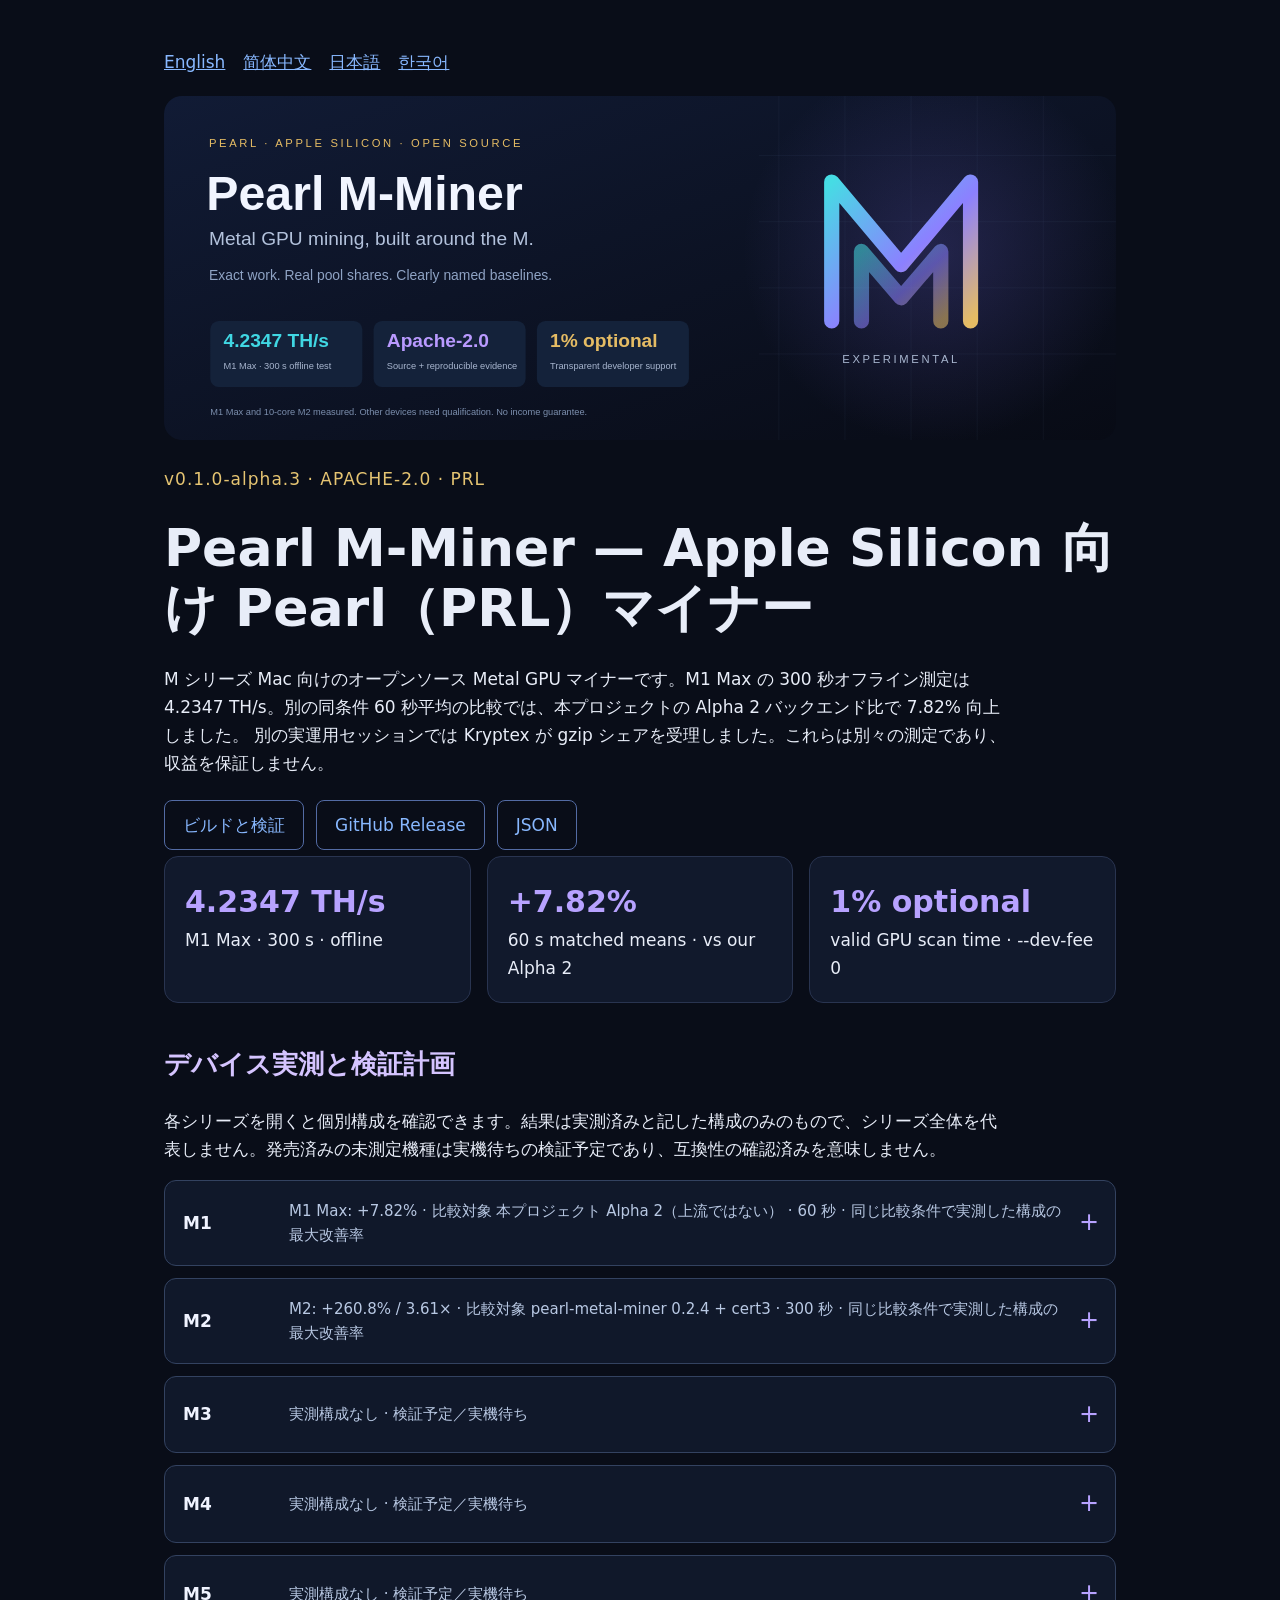
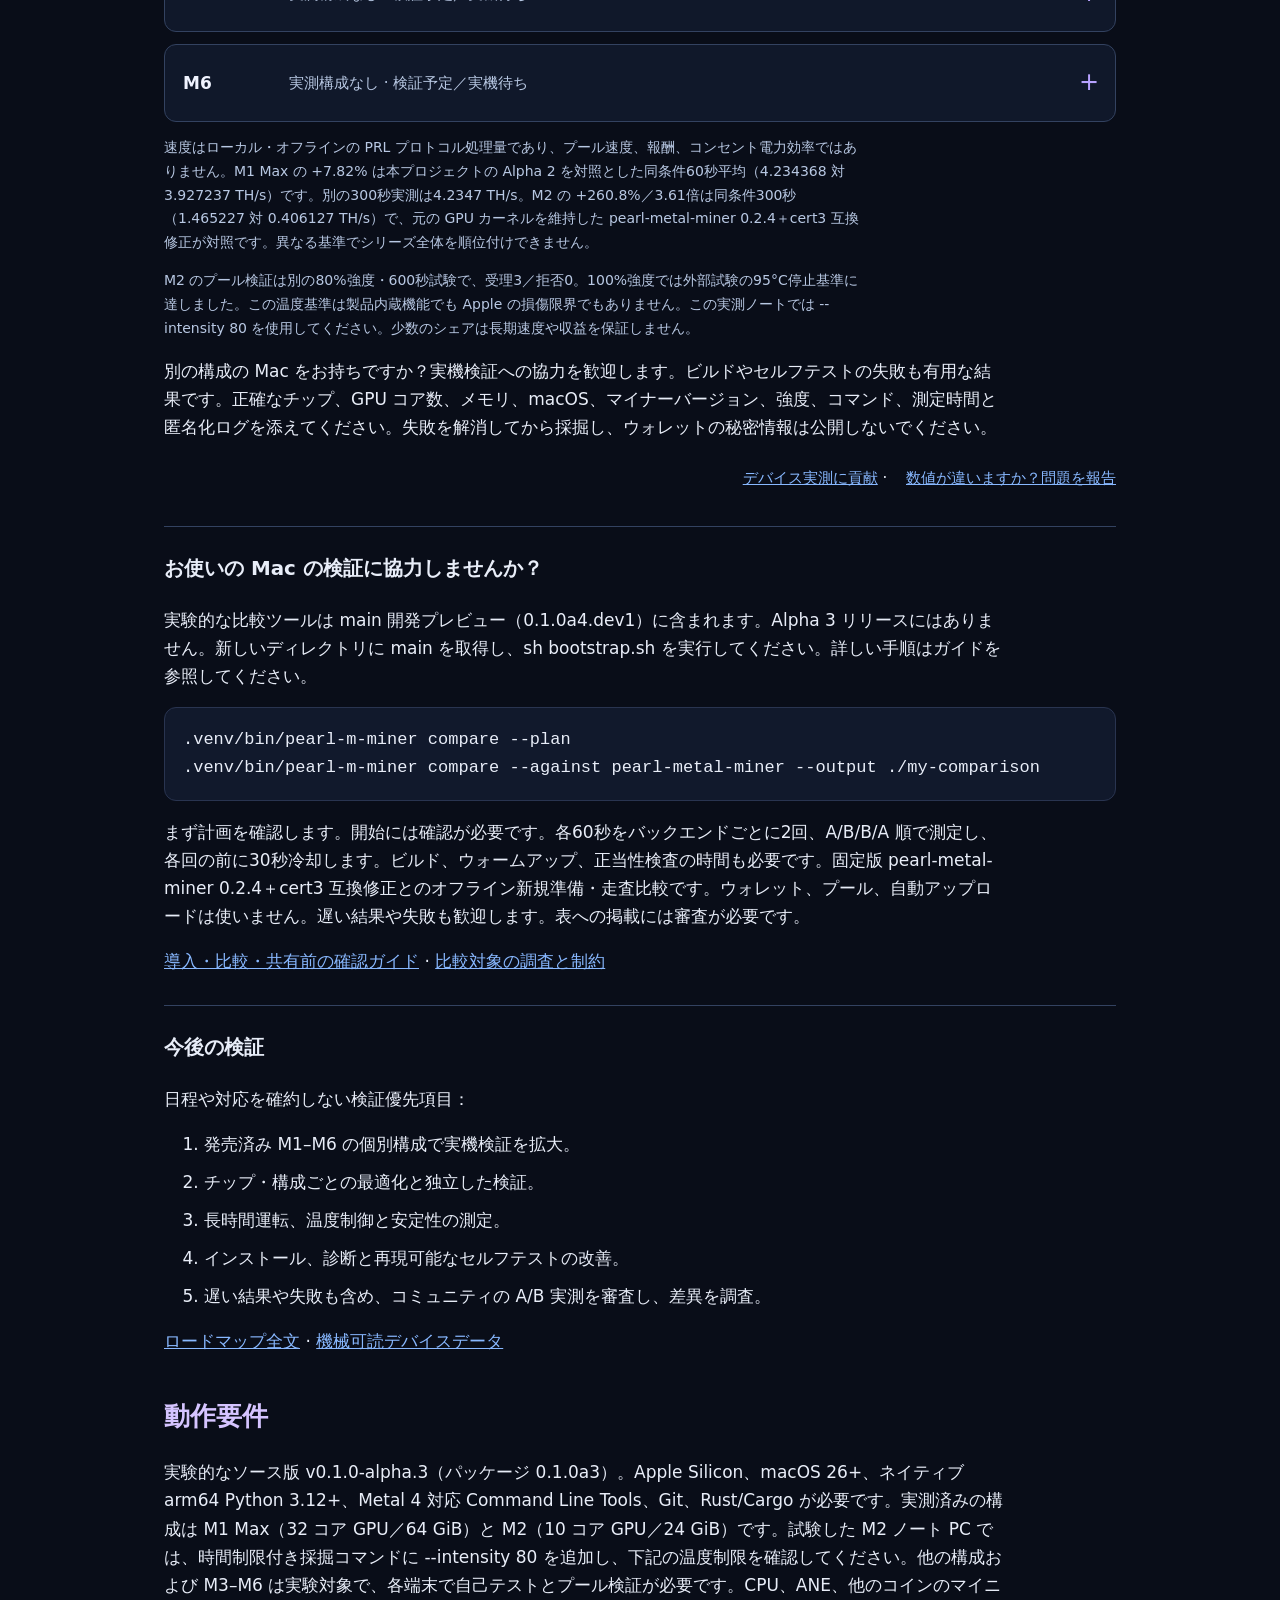
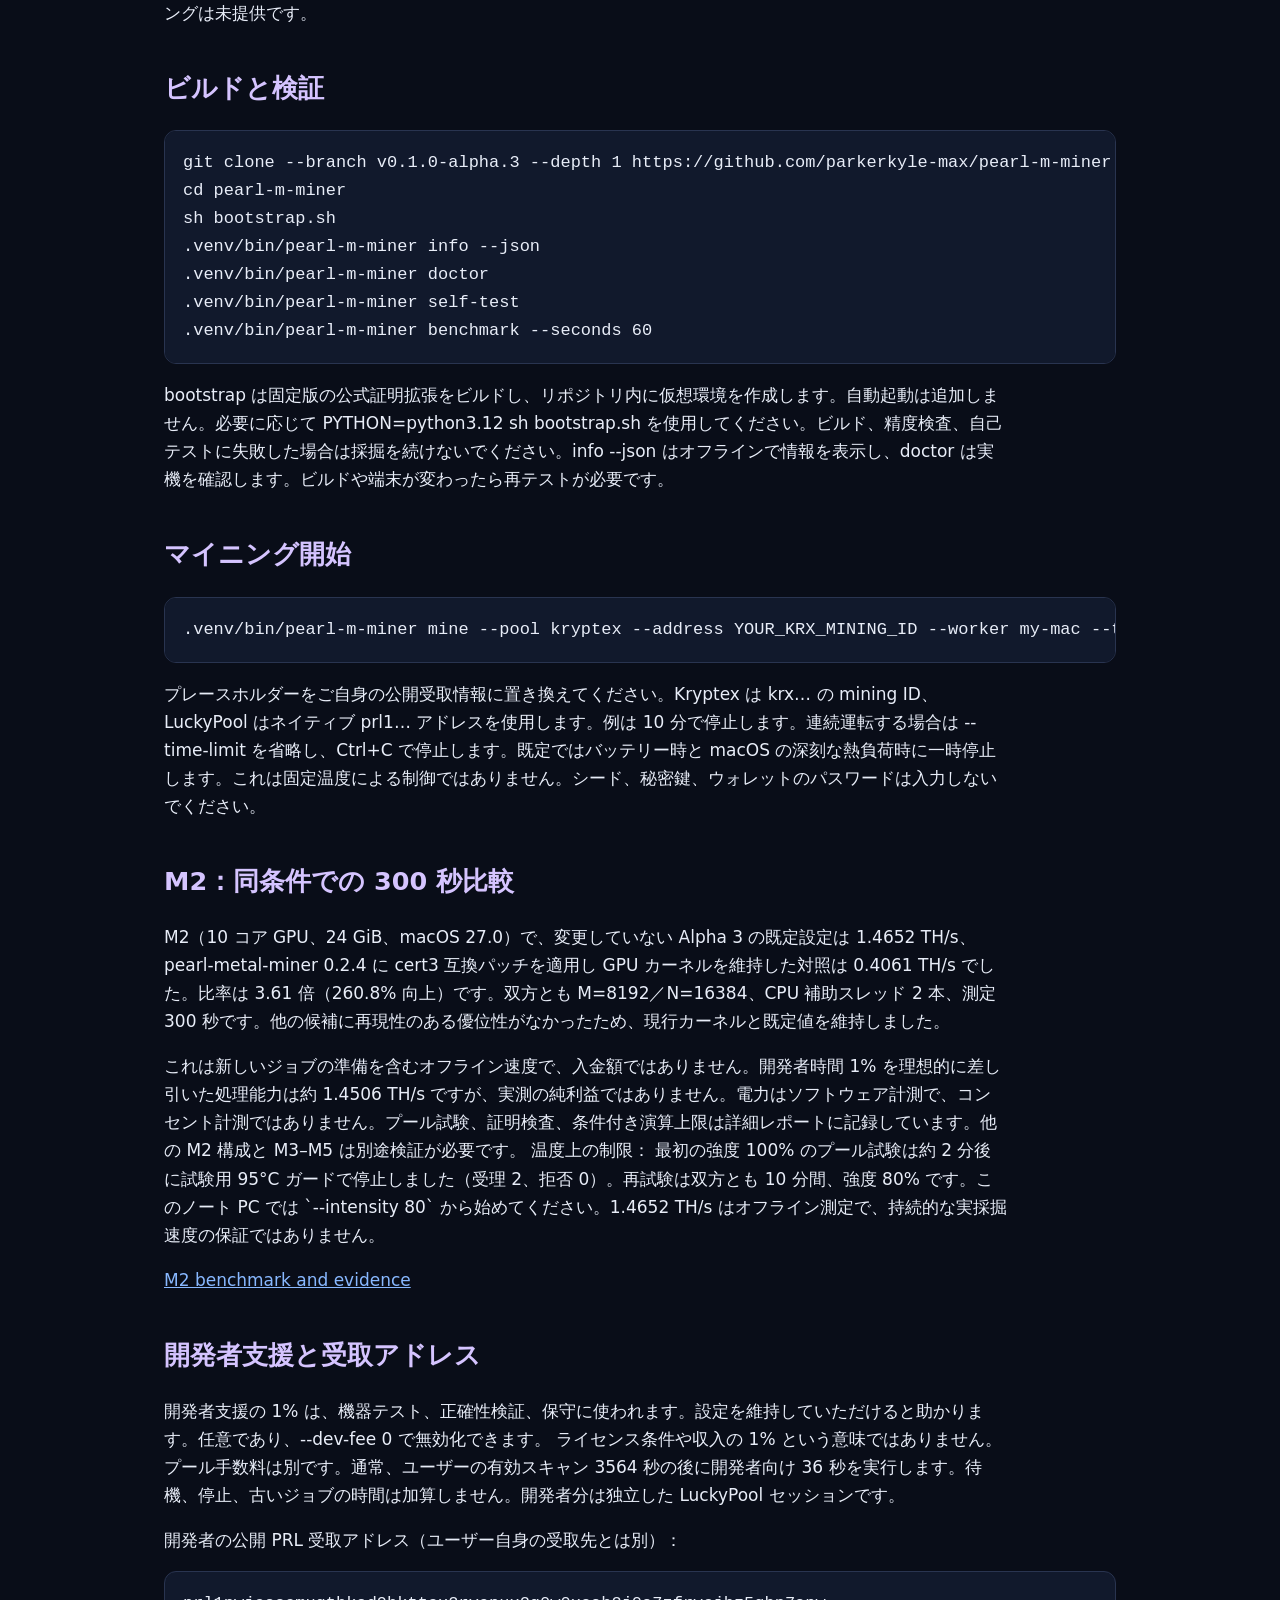
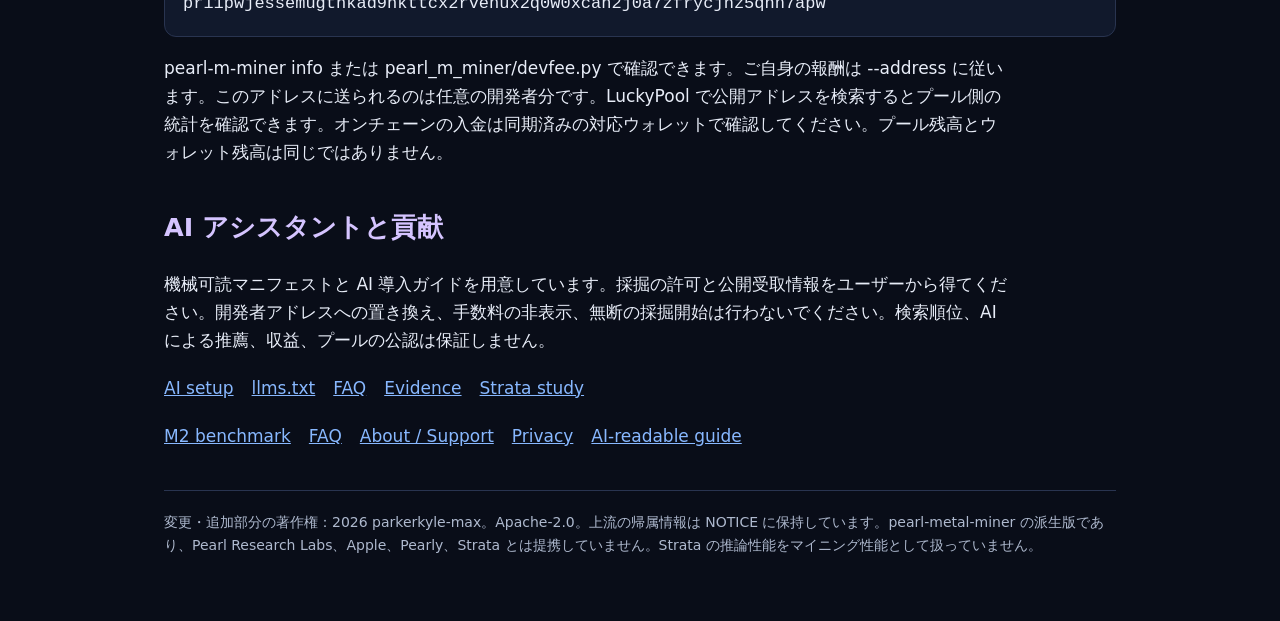
==== commit 817aca4c: "Add opt-in community comparison preview and reviewed report sharing" ====
--- a/docs/ja/index.html
+++ b/docs/ja/index.html
@@ -83,7 +83,9 @@
 </div>
 <p class="matrix-invitation">別の構成の Mac をお持ちですか？実機検証への協力を歓迎します。ビルドやセルフテストの失敗も有用な結果です。正確なチップ、GPU コア数、メモリ、macOS、マイナーバージョン、強度、コマンド、測定時間と匿名化ログを添えてください。失敗を解消してから採掘し、ウォレットの秘密情報は公開しないでください。</p>
 <p class="matrix-feedback"><a href="https://github.com/parkerkyle-max/pearl-m-miner/issues/new?template=device-result.yml">デバイス実測に貢献</a> · <a href="https://github.com/parkerkyle-max/pearl-m-miner/issues/new?template=benchmark-discrepancy.yml">数値が違いますか？問題を報告</a></p>
-<div class="matrix-roadmap"><h3>今後の検証</h3><p>日程や対応を確約しない検証優先項目：</p><ol><li>発売済み M1–M6 の個別構成で実機検証を拡大。</li><li>チップ・構成ごとの最適化と独立した検証。</li><li>長時間運転、温度制御と安定性の測定。</li><li>インストール、診断と再現可能なセルフテストの改善。</li><li>コミュニティの実測収集と再現可能な差異の調査。</li></ol><p><a href="https://github.com/parkerkyle-max/pearl-m-miner/blob/main/docs/ROADMAP.md">ロードマップ全文</a> · <a href="https://parkerkyle-max.github.io/pearl-m-miner/device-results.json">機械可読デバイスデータ</a></p></div>
+<div id="community-testing" class="matrix-roadmap community-testing"><h3>お使いの Mac の検証に協力しませんか？</h3><p>実験的な比較ツールは main 開発プレビュー（0.1.0a4.dev1）に含まれます。Alpha 3 リリースにはありません。新しいディレクトリに main を取得し、sh bootstrap.sh を実行してください。詳しい手順はガイドを参照してください。</p><pre><code>.venv/bin/pearl-m-miner compare --plan
+.venv/bin/pearl-m-miner compare --against pearl-metal-miner --output ./my-comparison</code></pre><p>まず計画を確認します。開始には確認が必要です。各60秒をバックエンドごとに2回、A/B/B/A 順で測定し、各回の前に30秒冷却します。ビルド、ウォームアップ、正当性検査の時間も必要です。固定版 pearl-metal-miner 0.2.4＋cert3 互換修正とのオフライン新規準備・走査比較です。ウォレット、プール、自動アップロードは使いません。遅い結果や失敗も歓迎します。表への掲載には審査が必要です。</p><p><a href="https://github.com/parkerkyle-max/pearl-m-miner/blob/main/docs/COMMUNITY_TESTING.md">導入・比較・共有前の確認ガイド</a> · <a href="https://github.com/parkerkyle-max/pearl-m-miner/blob/main/docs/COMPARATORS.md">比較対象の調査と制約</a></p></div>
+<div class="matrix-roadmap"><h3>今後の検証</h3><p>日程や対応を確約しない検証優先項目：</p><ol><li>発売済み M1–M6 の個別構成で実機検証を拡大。</li><li>チップ・構成ごとの最適化と独立した検証。</li><li>長時間運転、温度制御と安定性の測定。</li><li>インストール、診断と再現可能なセルフテストの改善。</li><li>遅い結果や失敗も含め、コミュニティの A/B 実測を審査し、差異を調査。</li></ol><p><a href="https://github.com/parkerkyle-max/pearl-m-miner/blob/main/docs/ROADMAP.md">ロードマップ全文</a> · <a href="https://parkerkyle-max.github.io/pearl-m-miner/device-results.json">機械可読デバイスデータ</a></p></div>
 </section>
 <!-- /device-results -->
 
